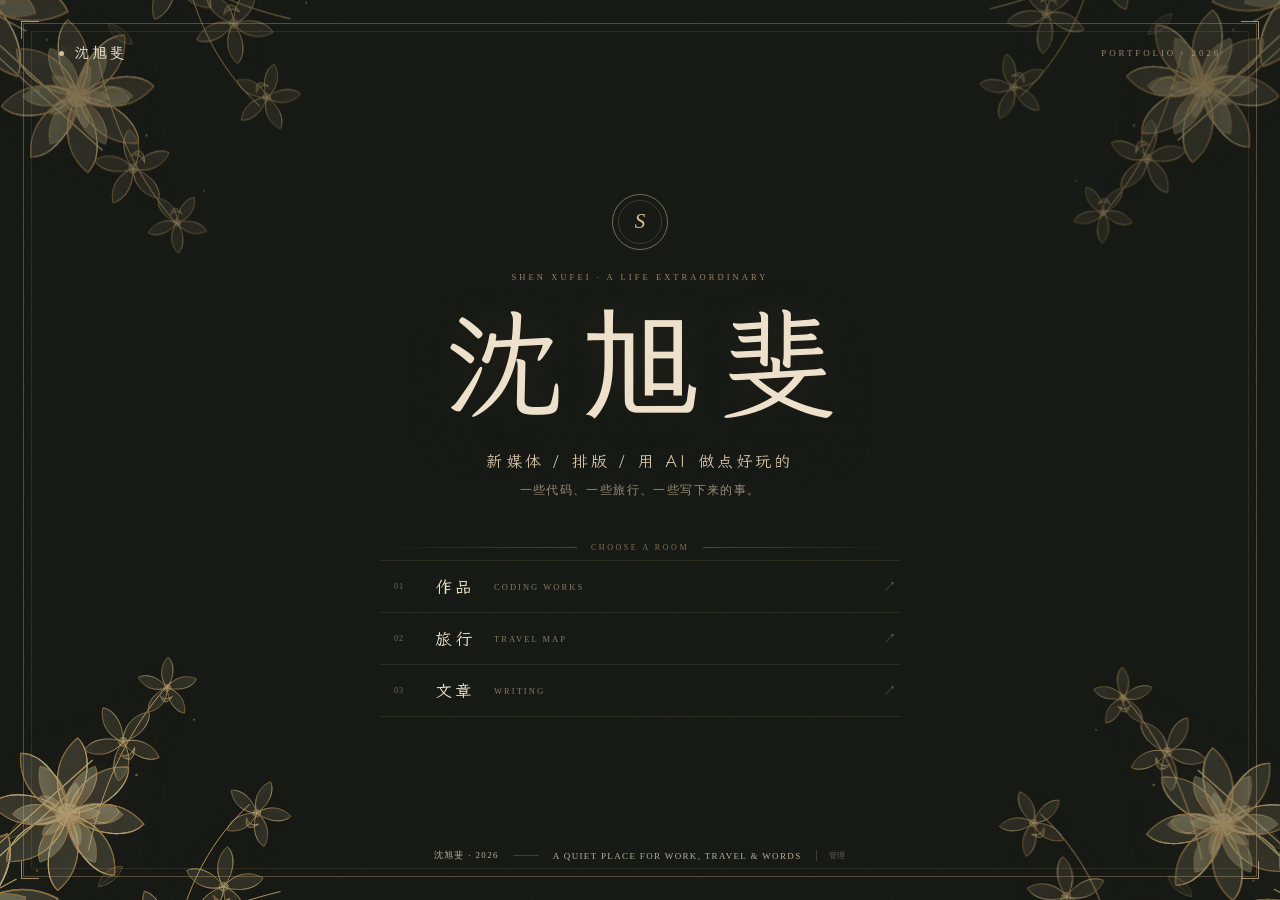
==== site/index.html @ 52f37442 "Import personal website from local workspace" ====
<!DOCTYPE html>
<html lang="zh-CN">
<head>
  <meta charset="UTF-8">
  <meta name="viewport" content="width=device-width, initial-scale=1.0">
  <title>沈旭斐 · 个人网站</title>
  <meta name="description" content="沈旭斐的个人网站：作品、旅行地图和文章。">
  <link rel="stylesheet" href="css/base.css?v=20261022h">
  <link rel="stylesheet" href="css/fonts.css?v=20261022h">
  <link rel="stylesheet" href="css/home.css?v=20261101c">
</head>
<body class="home-page" data-page="home">
  <div class="home-bg" aria-hidden="true"></div>
  <div class="home-grain" aria-hidden="true"></div>
  <div class="home-frame" aria-hidden="true"></div>

  <div class="cover-corner cover-corner--tl" data-depth="0.42" aria-hidden="true">
    <img src="assets/images/home/floral-corner.svg?v=20261022h" alt="">
  </div>
  <div class="cover-corner cover-corner--tr" data-depth="0.3" aria-hidden="true">
    <img src="assets/images/home/floral-corner.svg?v=20261022h" alt="">
  </div>
  <div class="cover-corner cover-corner--bl" data-depth="0.58" aria-hidden="true">
    <img src="assets/images/home/floral-corner.svg?v=20261022h" alt="">
  </div>
  <div class="cover-corner cover-corner--br" data-depth="0.48" aria-hidden="true">
    <img src="assets/images/home/floral-corner.svg?v=20261022h" alt="">
  </div>

  <header class="home-nav">
    <a class="home-brand" href="index.html">
      <span class="home-brand-dot"></span>
      <span data-profile-name>沈旭斐</span>
    </a>
    <span class="home-year">PORTFOLIO · 2026</span>
  </header>

  <main class="home-cover">
    <div class="home-center">
      <div class="home-monogram" aria-hidden="true"><span>S</span></div>
      <p class="home-kicker">SHEN XUFEI · A LIFE EXTRAORDINARY</p>
      <h1 class="home-name" data-profile-name>沈旭斐</h1>
      <p class="home-tagline" data-profile-tagline>新媒体 / 排版 / 用 AI 做点好玩的</p>
      <p class="home-line" data-profile-intro>一些代码、一些旅行、一些写下来的事。</p>

      <p class="home-index-label">CHOOSE A ROOM</p>
      <nav class="home-index" aria-label="栏目入口">
        <a href="works.html">
          <span class="index-num">01</span>
          <span class="index-cn">作品</span>
          <span class="index-en">CODING WORKS</span>
          <span class="index-arrow">↗</span>
        </a>
        <a href="travel.html">
          <span class="index-num">02</span>
          <span class="index-cn">旅行</span>
          <span class="index-en">TRAVEL MAP</span>
          <span class="index-arrow">↗</span>
        </a>
        <a href="writing.html">
          <span class="index-num">03</span>
          <span class="index-cn">文章</span>
          <span class="index-en">WRITING</span>
          <span class="index-arrow">↗</span>
        </a>
      </nav>
    </div>
  </main>

  <footer class="home-footer">
    <span><span data-profile-name>沈旭斐</span> · 2026</span>
    <span class="home-footer-line"></span>
    <span>A QUIET PLACE FOR WORK, TRAVEL &amp; WORDS</span>
    <a class="home-admin-entry" href="admin.html" rel="nofollow">管理</a>
  </footer>

  <script type="module" src="js/home.js?v=20261022h"></script>
  <script type="module" src="js/profile.js?v=20261101a"></script>
</body>
</html>
---- site/css/base.css ----
:root {
  --paper: #f7f1e3;
  --paper-2: #f1e7d4;
  --ink: #241f1a;
  --muted: #8d8172;
  --line: #d9cdb9;
  --coral: #cf5548;
  --pink: #ff8fb1;
  --blue: #6fb7ff;
  --gold: #e8c27a;
  --night: #0b1026;
  --night-2: #171238;
  --cream: #fff6e6;
  --serif: "Noto Serif SC", "Songti SC", "SimSun", Georgia, serif;
  --sans: "Noto Sans SC", "PingFang SC", "Microsoft YaHei", "Segoe UI", sans-serif;
}

* {
  box-sizing: border-box;
}

[hidden] {
  display: none !important;
}

html {
  scroll-behavior: smooth;
}

body {
  margin: 0;
  min-height: 100vh;
  font-family: var(--sans);
  color: var(--ink);
  background: var(--paper);
  -webkit-font-smoothing: antialiased;
  text-rendering: optimizeLegibility;
}

a {
  color: inherit;
  text-decoration: none;
}

button {
  font: inherit;
  color: inherit;
  border: 0;
  background: none;
  cursor: pointer;
}

img,
svg {
  display: block;
  max-width: 100%;
}

::selection {
  background: var(--pink);
  color: #1a1020;
}

.sr-only {
  position: absolute;
  width: 1px;
  height: 1px;
  padding: 0;
  margin: -1px;
  overflow: hidden;
  clip: rect(0, 0, 0, 0);
  white-space: nowrap;
  border: 0;
}

.eyebrow {
  margin: 0;
  font-size: 11px;
  font-weight: 600;
  letter-spacing: 0.24em;
  text-transform: uppercase;
  color: var(--muted);
}
---- site/css/fonts.css ----
@font-face {
  font-family: 'WenKai';
  font-style: normal;
  font-weight: 400;
  font-display: swap;
  src: url('../assets/fonts/lxgwwenkailite-regular-subset-57.woff2') format('woff2');
  unicode-range:
    U+7005-7006, U+7009, U+700b, U+700d, U+7015, U+7018, U+701b, U+701d-701f,
    U+7023, U+7026-7028, U+702c, U+702e-7030, U+7035, U+7037, U+7039-703a,
    U+703c-703e, U+7044, U+7049-704b, U+704f, U+7051, U+7058, U+705a,
    U+705c-705e, U+7061, U+7064, U+7066, U+706c, U+707d, U+7080-7081,
    U+7085-7086, U+708a, U+708f, U+7091, U+7094-7095, U+7098-7099, U+709c-709d,
    U+709f, U+70a4, U+70a9-70aa, U+70af-70b2, U+70b4-70b7, U+70bb, U+70c0,
    U+70c3, U+70c7, U+70cb, U+70ce-70cf, U+70d4, U+70d9-70da, U+70dc-70dd,
    U+70e0, U+70e9, U+70ec, U+70f7, U+70fa, U+70fd, U+70ff, U+7104, U+7108-7109,
    U+710c, U+7110, U+7113-7114, U+7116-7118, U+711c, U+711e, U+7120,
    U+712e-712f, U+7131, U+713c, U+7142, U+7144-7147, U+7149-714b, U+7150,
    U+7152, U+7155-7156, U+7159-715a, U+715c, U+7161, U+7165-7166, U+7168-7169,
    U+716d, U+7173-7174, U+7176, U+7178, U+717a, U+717d, U+717f-7180, U+7184,
    U+7186-7188, U+7192, U+7198;
}
@font-face {
  font-family: 'WenKai';
  font-style: normal;
  font-weight: 400;
  font-display: swap;
  src: url('../assets/fonts/lxgwwenkailite-regular-subset-87.woff2') format('woff2');
  unicode-range:
    U+2650-2655, U+2658, U+265a-265b, U+265d-265e, U+2660-266d, U+266f, U+267b,
    U+2688, U+2693-2696, U+2698-2699, U+269c, U+26a0-26a1, U+26a4, U+26aa-26ab,
    U+26bd-26be, U+26c4-26c5, U+26d4, U+26e9, U+26f0-26f1, U+26f3, U+26f5,
    U+26fd, U+2702, U+2704-2706, U+2708-270f, U+2712-2718, U+271a-271b, U+271d,
    U+271f, U+2721, U+2724-2730, U+2732-2734, U+273a, U+273d-2744, U+2747-2749,
    U+274c, U+274e-274f, U+2753-2757, U+275b, U+275d-275e, U+2763, U+2765-2767,
    U+276e-276f, U+2776-277e, U+2780-2782, U+278a-278c, U+278e, U+2794-2796;
}
@font-face {
  font-family: 'WenKai';
  font-style: normal;
  font-weight: 400;
  font-display: swap;
  src: url('../assets/fonts/lxgwwenkailite-regular-subset-100.woff2') format('woff2');
  unicode-range:
    U+221a, U+2264, U+2464, U+25a0, U+3008, U+4e10, U+512a, U+5152, U+5201,
    U+5241, U+5352, U+549a, U+54b2, U+54c6, U+54d7, U+54e1, U+5509, U+55c5,
    U+560e, U+5618, U+565c, U+56bc, U+5716, U+576f, U+5784, U+57a2, U+589f,
    U+5a20, U+5a25, U+5a29, U+5a34, U+5a7f, U+5ac9, U+5ad6, U+5b09, U+5b5c,
    U+5bc7, U+5c27, U+5d2d, U+5dcd, U+5f1b, U+5f37, U+604d, U+6055, U+6073,
    U+60eb, U+61ff, U+620c, U+62c7, U+62ed, U+6320, U+6345, U+6390, U+63b0,
    U+64ae, U+64c2, U+64d2, U+6556, U+663c, U+667e, U+66d9, U+66f8, U+6756,
    U+6789, U+689d, U+68f1, U+695e, U+6975, U+6a1f, U+6b0a, U+6b61, U+6b87,
    U+6c5d, U+6c7e, U+6c92, U+6d31, U+6df9, U+6e0d, U+6e2d, U+6f3e, U+70b3,
    U+70bd, U+70ca, U+70e8, U+725f, U+72e9, U+733f, U+7396, U+739f, U+7459-745a,
    U+74a7, U+75a1, U+75f0, U+76cf, U+76d4, U+7729, U+77aa, U+77b0, U+77e3,
    U+780c, U+78d5, U+7941, U+7977, U+797a, U+79c3, U+7a20, U+7a92, U+7b71,
    U+7bf1, U+7c9f, U+7eb6, U+7eca, U+7ef7, U+7f07, U+7f09, U+7f15, U+7f81,
    U+7fb9, U+8038, U+8098, U+80b4, U+8110, U+814b-814c, U+816e, U+818a, U+8205,
    U+8235, U+828b, U+82a5, U+82b7, U+82d4, U+82db, U+82df, U+8317, U+8338,
    U+8385-8386, U+83c1, U+83cf, U+8537, U+853b, U+854a, U+8715, U+8783, U+892a,
    U+8a71, U+8aaa, U+8d58, U+8dbe, U+8f67, U+8fab, U+8fc4, U+8fe6, U+9023,
    U+9084, U+9091, U+916a, U+91c9, U+91dc, U+94b3, U+9502, U+9523, U+9551,
    U+956f, U+960e, U+962a, U+962e, U+9647, U+96f3, U+9739, U+97a0, U+97ed,
    U+983b, U+985e, U+988a, U+9a6f, U+9a8b, U+9ab7, U+9ac5, U+9e25, U+e608,
    U+ff06, U+ff14-ff16;
}
@font-face {
  font-family: 'WenKai';
  font-style: normal;
  font-weight: 400;
  font-display: swap;
  src: url('../assets/fonts/lxgwwenkailite-regular-subset-103.woff2') format('woff2');
  unicode-range:
    U+60, U+631, U+2606, U+3014-3015, U+309c, U+33a1, U+4e52, U+4ec6, U+4f86,
    U+4f8d, U+4fde, U+4fef, U+500b, U+502a, U+515c, U+518a, U+51a5, U+51f3,
    U+5243, U+52c9, U+52d5, U+53a2, U+53ee, U+54ce, U+54fa, U+54fc, U+5580,
    U+5587, U+563f, U+56da, U+5792, U+5815, U+5960, U+59d7, U+5a1f, U+5b78,
    U+5b9b, U+5be1, U+5c4e, U+5c51, U+5c6f, U+5c9a, U+5cfb, U+5d16, U+5ed6,
    U+5f27, U+5f6a, U+5f6c, U+603c, U+609a, U+6168, U+61c8, U+6236, U+62d0,
    U+62f1, U+62fd, U+631a, U+6328, U+632b, U+6346, U+638f, U+63a0, U+63c9,
    U+655e, U+6590, U+6615, U+6627, U+66ae, U+66e6, U+66f0, U+6703, U+67da,
    U+67ec, U+6816, U+6893, U+68ad, U+68f5, U+6977, U+6984, U+69db, U+6b72,
    U+6bb7, U+6ce3, U+6cfb, U+6d47, U+6da1, U+6dc4, U+6e43, U+6eaf, U+6eff,
    U+6f8e, U+7011, U+7063, U+7076, U+7096, U+70ba, U+70db, U+70ef, U+7119-711a,
    U+7172, U+718f, U+7194, U+727a, U+72d9, U+72ed, U+7325, U+73ae, U+73ba,
    U+73c0, U+7410, U+7426, U+7554, U+7576, U+75ae, U+75b9, U+762b, U+766b,
    U+7682, U+7750, U+7779, U+7784, U+77eb, U+77ee, U+78f7, U+79e9, U+7a79,
    U+7b1b, U+7b28, U+7bf7, U+7db2, U+7ec5, U+7eee, U+7f14, U+7f1a, U+7fe1,
    U+8087, U+809b, U+8231, U+830e, U+835f, U+83e9, U+849c, U+851a, U+868a,
    U+8718, U+874e, U+8822, U+8910, U+8944, U+8a3b, U+8bb6, U+8bbc, U+8d50,
    U+8e72, U+8f9c, U+900d, U+904b, U+9063, U+90a2, U+90b9, U+94f2, U+952f,
    U+9576-9577, U+9593, U+95f8, U+961c, U+9631, U+969b, U+96a7, U+96c1, U+9716,
    U+9761, U+97ad, U+97e7, U+98a4, U+997a, U+9a73, U+9b44, U+9e3d, U+9ecf,
    U+9ed4, U+ff11-ff12, U+fffd;
}
@font-face {
  font-family: 'WenKai';
  font-style: normal;
  font-weight: 400;
  font-display: swap;
  src: url('../assets/fonts/lxgwwenkailite-regular-subset-104.woff2') format('woff2');
  unicode-range:
    U+2003, U+2193, U+2462, U+4e19, U+4e2b, U+4e36, U+4ea8, U+4ed1, U+4ed7,
    U+4f51, U+4f63, U+4f83, U+50e7, U+5112, U+5167, U+51a4, U+51b6, U+5239,
    U+5265, U+532a, U+5351, U+537f, U+5401, U+548f, U+5492, U+54af, U+54b3,
    U+54bd, U+54d1, U+54df, U+554f, U+5564, U+5598, U+5632, U+56a3, U+56e7,
    U+574e, U+575d-575e, U+57d4, U+584c, U+58e4, U+5937, U+5955, U+5a05, U+5a49,
    U+5ac2, U+5bb0, U+5c39, U+5c61, U+5d0e, U+5de9, U+5e9a, U+5eb8, U+5f0a,
    U+5f13, U+5f8c, U+608d, U+611b, U+6127, U+62a0, U+634f, U+635e, U+63fd,
    U+6577, U+658b, U+65bc, U+660a, U+6643, U+6656, U+6760, U+67af, U+67c4,
    U+67e0, U+6817, U+68cd, U+690e, U+6960, U+69b4, U+6a71, U+6aac, U+6b67,
    U+6bb4, U+6c55, U+6c70, U+6c82, U+6ca6, U+6cb8, U+6cbe, U+6e9c, U+6ede,
    U+6ee5, U+6f4d, U+6f84, U+6f9c, U+7115, U+7121, U+722a, U+7261, U+7272,
    U+7280, U+72f8, U+7504, U+754f, U+75d8, U+767c, U+76ef, U+778e, U+77bb,
    U+77f6, U+786b, U+78b1, U+7948, U+7985, U+79be, U+7a83, U+7a8d, U+7eac,
    U+7eef, U+7ef8, U+7efd, U+7f00, U+803d, U+8086, U+810a, U+8165, U+819d,
    U+81a8, U+8214, U+829c, U+831c, U+8328, U+832b, U+8367, U+83e0, U+83f1,
    U+8403, U+846b, U+8475, U+84b2, U+8513, U+8574, U+85af, U+86d9, U+86db,
    U+8acb, U+8bbd, U+8be0-8be1, U+8c0e, U+8d29, U+8d63, U+8e81, U+8f7f, U+9032,
    U+9042, U+90b1, U+90b5, U+9165, U+9175, U+94a6, U+94c5, U+950c, U+9540,
    U+9610, U+9699, U+96c7, U+973e, U+978d, U+97ec, U+97f6, U+984c, U+987d,
    U+9882, U+9965, U+996a, U+9972, U+9a8f, U+9ad3, U+9ae6, U+9cb8, U+9edb,
    U+e600, U+e60f, U+e611, U+ff05, U+ff0b;
}
@font-face {
  font-family: 'WenKai';
  font-style: normal;
  font-weight: 400;
  font-display: swap;
  src: url('../assets/fonts/lxgwwenkailite-regular-subset-108.woff2') format('woff2');
  unicode-range:
    U+24, U+4e08, U+4e43, U+4e4f, U+4ef0, U+4f2a, U+507f, U+50ac, U+50bb,
    U+5151, U+51bb, U+51f6, U+51fd, U+5272, U+52fe, U+5362, U+53c9, U+53d4,
    U+53e0, U+543b, U+54f2, U+5507, U+5524, U+558a, U+55b5, U+561b, U+56ca,
    U+5782, U+57c3, U+5893, U+5915, U+5949, U+5962, U+59ae, U+59dc, U+59fb,
    U+5bd3, U+5c38, U+5cb3, U+5d07, U+5d29, U+5de1, U+5dfe, U+5e15, U+5eca,
    U+5f2f, U+5f7c, U+5fcc, U+6021, U+609f, U+60f9, U+6108, U+6148, U+6155,
    U+6170, U+61d2, U+6251, U+629b, U+62ab, U+62e8, U+62f3, U+6321, U+6350,
    U+6566, U+659c, U+65e8, U+6635, U+6655, U+6670, U+66f9, U+6734, U+679d,
    U+6851, U+6905, U+6b49, U+6b96, U+6c1b, U+6c41, U+6c6a, U+6c83, U+6cf3,
    U+6d9b, U+6dcb, U+6e1d, U+6e20-6e21, U+6eaa, U+6ee4, U+6ee9, U+6f58, U+70e4,
    U+722c, U+7262, U+7267, U+72b9, U+72e0, U+72ee, U+72f1, U+7334, U+73ab,
    U+7433, U+7470, U+758f, U+75d5, U+764c, U+7686, U+76c6, U+76fe, U+7720,
    U+77e2, U+7802, U+7816, U+788d, U+7891, U+7a00, U+7a9d, U+7b52, U+7bad,
    U+7c98, U+7cca, U+7eba, U+7eea, U+7ef5, U+7f1d, U+7f69, U+806a, U+809a,
    U+80bf, U+80c3, U+81c0, U+820c, U+82ac, U+82af, U+82cd, U+82d7, U+838e,
    U+839e, U+8404, U+84b8, U+852c, U+8587, U+85aa, U+8650, U+8679, U+86c7,
    U+8702, U+87ba, U+886b, U+8870, U+8c10, U+8c23, U+8c6b, U+8d3e, U+8d4b-8d4c,
    U+8d64, U+8d6b, U+8d74, U+8e29, U+8f69, U+8f74, U+8fb0, U+8fdf, U+901b,
    U+9038, U+9093, U+90aa, U+9171, U+9489, U+94ae, U+94c3, U+9508, U+9510,
    U+9601, U+9614, U+9675, U+97f5, U+9888, U+98d8, U+9971, U+9aa4, U+9e3f,
    U+9e45, U+9e4f, U+9e70, U+9f7f, U+e715;
}
@font-face {
  font-family: 'WenKai';
  font-style: normal;
  font-weight: 400;
  font-display: swap;
  src: url('../assets/fonts/lxgwwenkailite-regular-subset-109.woff2') format('woff2');
  unicode-range:
    U+a5, U+2022, U+2192, U+2605, U+4e11, U+4e22, U+4e32, U+4f0d, U+4f0f,
    U+4f69, U+4ff1, U+50b2, U+5154, U+51dd, U+51f0, U+5211, U+5269, U+533f,
    U+5366-5367, U+5389, U+5413, U+5440, U+5446, U+5561, U+574a, U+5751, U+57ab,
    U+5806, U+5821, U+582a, U+58f3, U+5938, U+5948, U+5978, U+59d1, U+5a03,
    U+5a07, U+5ac1, U+5acc, U+5ae9, U+5bb4, U+5bc4, U+5c3f, U+5e3d, U+5e7d,
    U+5f92, U+5faa, U+5fe0, U+5ffd, U+6016, U+60a0, U+60dc, U+60e8, U+614e,
    U+6212, U+6284, U+62c6, U+62d3-62d4, U+63f4, U+642c, U+6478, U+6491-6492,
    U+64e6, U+6591, U+65a4, U+664b, U+6735, U+6746, U+67f1, U+67f3, U+6842,
    U+68af, U+68c9, U+68cb, U+6a31, U+6b3a, U+6bc1, U+6c0f, U+6c27, U+6c57,
    U+6cc4, U+6ce5, U+6d2a, U+6d66, U+6d69, U+6daf, U+6e58, U+6ecb, U+6ef4,
    U+707e, U+7092, U+70ab, U+71d5, U+7275, U+7384, U+73b2, U+7434, U+74e6,
    U+74f7, U+75bc, U+76c8, U+76d0, U+7709, U+77ac, U+7855, U+78a7, U+78c1,
    U+7a77, U+7b79, U+7c92, U+7cae, U+7cd5, U+7ea4, U+7eb5, U+7ebd, U+7f5a,
    U+7fd4, U+7ffc, U+8083, U+8096, U+80a0, U+80d6, U+80de, U+8102, U+8109,
    U+810f, U+8179, U+8292, U+82b3, U+8352, U+8361, U+83cc, U+841d, U+8461,
    U+8482, U+8521, U+857e, U+866b, U+8776, U+8896, U+889c, U+88f8, U+8a9e,
    U+8bc8, U+8bf8, U+8c0b, U+8c28, U+8d2b, U+8d2f, U+8d37, U+8d3a, U+8d54,
    U+8dc3, U+8dcc, U+8df5, U+8e0f, U+8e48, U+8f86, U+8f88, U+8f9e, U+8fc1,
    U+8fc8, U+8feb, U+9065, U+90a6, U+90bb, U+90c1, U+94dc, U+9521, U+9676,
    U+96d5, U+970d, U+9897, U+997c, U+9a70, U+9a76, U+9a9a, U+9ad4, U+9e23,
    U+9e7f, U+9f3b, U+e675, U+e6b9, U+ffe5;
}
@font-face {
  font-family: 'WenKai';
  font-style: normal;
  font-weight: 400;
  font-display: swap;
  src: url('../assets/fonts/lxgwwenkailite-regular-subset-110.woff2') format('woff2');
  unicode-range:
    U+300c-300d, U+4e54, U+4e58, U+4e95, U+4ec1, U+4f2f, U+4f38, U+4fa3, U+4fca,
    U+503e, U+5141, U+5144, U+517c, U+51cc, U+51ed, U+5242, U+52b2, U+52d2,
    U+52e4, U+540a, U+5439, U+5448, U+5496, U+54ed, U+5565, U+5761, U+5766,
    U+58ee, U+593a, U+594b, U+594f, U+5954, U+5996, U+59c6, U+59ff, U+5b64,
    U+5bff, U+5c18, U+5c1d, U+5c97, U+5ca9, U+5cb8, U+5e9f, U+5ec9, U+5f04,
    U+5f7b, U+5fa1, U+5fcd, U+6012, U+60a6, U+60ac, U+60b2, U+60ef, U+626e,
    U+6270, U+6276, U+62d6, U+62dc, U+6316, U+632f, U+633a, U+6355, U+63aa,
    U+6447, U+649e, U+64c5, U+654c, U+65c1, U+65cb, U+65e6, U+6606, U+6731,
    U+675c, U+67cf, U+67dc, U+6846, U+6b8b, U+6beb, U+6c61, U+6c88, U+6cbf,
    U+6cdb, U+6cea, U+6d45, U+6d53, U+6d74, U+6d82, U+6da8, U+6db5, U+6deb,
    U+6eda, U+6ee8, U+6f0f, U+706d, U+708e, U+70ae, U+70bc, U+70c2, U+70e6,
    U+7237-7238, U+72fc, U+730e, U+731b, U+739b, U+73bb, U+7483, U+74dc, U+74f6,
    U+7586, U+7626, U+775b, U+77ff, U+788e, U+78b0, U+7956, U+7965, U+79e6,
    U+7af9, U+7bee, U+7c97, U+7eb1, U+7eb7, U+7ed1, U+7ed5, U+7f6a, U+7f72,
    U+7fbd, U+8017, U+808c, U+80a9, U+80c6, U+80ce, U+8150, U+8170, U+819c,
    U+820d, U+8230, U+8239, U+827e, U+8377, U+8389, U+83b2, U+8428, U+8463,
    U+867e, U+88c2, U+88d9, U+8986, U+8bca, U+8bde, U+8c13, U+8c8c, U+8d21,
    U+8d24, U+8d56, U+8d60, U+8d8b, U+8db4, U+8e2a, U+8f68, U+8f89, U+8f9b,
    U+8fa8, U+8fbd, U+9003, U+90ce, U+90ed, U+9189, U+94bb, U+9505, U+95f9,
    U+963b, U+9655, U+966a, U+9677, U+96fe, U+9896, U+99a8, U+9a71, U+9a82,
    U+9a91, U+9b45, U+9ece, U+9f20, U+feff, U+ff0d;
}
@font-face {
  font-family: 'WenKai';
  font-style: normal;
  font-weight: 400;
  font-display: swap;
  src: url('../assets/fonts/lxgwwenkailite-regular-subset-111.woff2') format('woff2');
  unicode-range:
    U+4e4c, U+4e88, U+4ea1, U+4ea6, U+4ed3-4ed4, U+4eff, U+4f30, U+4fa7, U+4fc4,
    U+4fd7, U+500d, U+504f, U+5076-5077, U+517d, U+5192, U+51c9, U+51ef, U+5238,
    U+5251, U+526a, U+52c7, U+52df, U+52ff, U+53a6, U+53a8, U+53ec, U+5410,
    U+559d, U+55b7, U+5634, U+573e, U+5783, U+585e, U+586b, U+58a8, U+5999,
    U+59d3, U+5a1c, U+5a46, U+5b54-5b55, U+5b85, U+5b8b, U+5b8f, U+5bbf, U+5bd2,
    U+5c16, U+5c24, U+5e05, U+5e45, U+5e7c, U+5e84, U+5f03, U+5f1f, U+5f31,
    U+5f84, U+5f90, U+5fbd, U+5fc6, U+5fd9, U+5fe7, U+6052, U+6062, U+6089,
    U+60a3, U+60d1, U+6167, U+622a, U+6234, U+624e, U+6269, U+626c, U+62b5,
    U+62d2, U+6325, U+63e1, U+643a, U+6446, U+6562, U+656c, U+65e2, U+65fa,
    U+660c, U+6628, U+6652, U+6668, U+6676, U+66fc, U+66ff, U+6717, U+676d,
    U+67aa, U+67d4, U+6843, U+6881, U+68d2, U+695a, U+69fd, U+6a2a, U+6b8a,
    U+6c60, U+6c64, U+6c9f, U+6caa, U+6cc9, U+6ce1, U+6cfd, U+6d1b, U+6d1e,
    U+6d6e, U+6de1, U+6e10, U+6e7f, U+6f5c, U+704c, U+7070, U+7089, U+70b8,
    U+718a, U+71c3, U+723d, U+732a, U+73cd, U+7518, U+756a, U+75af, U+75be,
    U+75c7, U+76d2, U+76d7, U+7763, U+78e8, U+795d, U+79df, U+7c4d, U+7d2f,
    U+7ee9, U+7f13, U+7f8a, U+8000, U+8010, U+80af, U+80f6, U+80f8, U+8212,
    U+8273, U+82f9, U+83ab, U+83b1, U+83f2, U+8584, U+871c, U+8861, U+888b,
    U+88c1, U+88e4, U+8bd1, U+8bf1, U+8c31, U+8d5a, U+8d75-8d76, U+8de8, U+8f85,
    U+8fa3, U+8fc5, U+9006, U+903c, U+904d, U+9075, U+9178, U+9274, U+950b,
    U+9526, U+95ea, U+9636, U+9686, U+978b, U+987f, U+9a7e, U+9b42, U+9e1f,
    U+9ea6, U+9f13, U+9f84, U+ff5e;
}
@font-face {
  font-family: 'WenKai';
  font-style: normal;
  font-weight: 400;
  font-display: swap;
  src: url('../assets/fonts/lxgwwenkailite-regular-subset-112.woff2') format('woff2');
  unicode-range:
    U+23, U+3d, U+4e01, U+4e39, U+4e73, U+4ecd, U+4ed9, U+4eea, U+4f0a, U+4f1f,
    U+4f5b, U+4fa0, U+4fc3, U+501f, U+50a8, U+515a, U+5175, U+51a0, U+51c0,
    U+51e1, U+51e4, U+5200, U+520a, U+5224, U+523a, U+52aa, U+52b1, U+52b3,
    U+5348, U+5353, U+5360, U+5371, U+5377, U+539a, U+541b, U+5434, U+547c,
    U+54e6, U+5510, U+5531, U+5609, U+56f0, U+56fa, U+5733, U+574f, U+5851,
    U+5854, U+5899, U+58c1, U+592e, U+5939, U+5976, U+5986, U+59bb, U+5a18,
    U+5a74, U+5b59, U+5b87, U+5b97, U+5ba0, U+5bab, U+5bbd-5bbe, U+5bf8, U+5c0a,
    U+5c3a, U+5c4a, U+5e16, U+5e1d, U+5e2d, U+5e8a, U+6015, U+602a, U+6050,
    U+6069, U+6162, U+61c2, U+6293, U+6297, U+62b1, U+62bd, U+62df, U+62fc,
    U+6302, U+635f, U+638c, U+63ed, U+6458, U+6469, U+6563, U+6620, U+6653,
    U+6696-6697, U+66dd, U+675f, U+676f-6770, U+67d0, U+67d3, U+684c, U+6865,
    U+6885, U+68b0, U+68ee, U+690d, U+6b23, U+6b32, U+6bd5, U+6c89, U+6d01,
    U+6d25, U+6d89, U+6da6, U+6db2, U+6df7, U+6ed1, U+6f02, U+70c8, U+70df,
    U+70e7, U+7126, U+7236, U+7259, U+731c, U+745e, U+74e3, U+751a, U+751c,
    U+7532, U+7545, U+75db, U+7761, U+7a0d, U+7b51, U+7ca4, U+7cd6, U+7d2b,
    U+7ea0, U+7eb9, U+7ed8, U+7f18, U+7f29, U+8033, U+804a, U+80a4-80a5, U+80e1,
    U+817f, U+829d, U+82e6, U+8336, U+840c, U+8499, U+864e, U+8651, U+865a,
    U+88ad, U+89e6, U+8bd7, U+8bfa, U+8c37, U+8d25, U+8d38, U+8ddd, U+8fea,
    U+9010, U+9012, U+906d, U+907f-9080, U+90d1, U+9177, U+91ca, U+94fa, U+9501,
    U+9634-9635, U+9694, U+9707, U+9738, U+9769, U+9a7b, U+9a97, U+9aa8, U+9b3c,
    U+9c81, U+9ed8;
}
@font-face {
  font-family: 'WenKai';
  font-style: normal;
  font-weight: 400;
  font-display: swap;
  src: url('../assets/fonts/lxgwwenkailite-regular-subset-113.woff2') format('woff2');
  unicode-range:
    U+26, U+3c, U+d7, U+4e4e, U+4e61, U+4e71, U+4ebf, U+4ee4, U+4f26, U+5012,
    U+51ac, U+51b0, U+51b2, U+51b7, U+5218, U+521a, U+5220, U+5237, U+523b,
    U+526f, U+5385, U+53bf, U+53e5, U+53eb, U+53f3, U+53f6, U+5409, U+5438,
    U+54c8, U+54e5, U+552f, U+5584, U+5706, U+5723, U+5750, U+575a, U+5987-5988,
    U+59b9, U+59d0, U+59d4, U+5b88, U+5b9c, U+5bdf, U+5bfb, U+5c01, U+5c04,
    U+5c3e, U+5c4b, U+5c4f, U+5c9b, U+5cf0, U+5ddd, U+5de6, U+5de8, U+5e01,
    U+5e78, U+5e7b, U+5e9c, U+5ead, U+5ef6, U+5f39, U+5fd8, U+6000, U+6025,
    U+604b, U+6076, U+613f, U+6258, U+6263, U+6267, U+6298, U+62a2, U+62e5,
    U+62ec, U+6311, U+6377, U+6388-6389, U+63a2, U+63d2, U+641e, U+642d, U+654f,
    U+6551, U+6597, U+65cf, U+65d7, U+65e7, U+6682, U+66f2, U+671d, U+672b,
    U+6751, U+6768, U+6811, U+6863, U+6982, U+6bd2, U+6cf0, U+6d0b, U+6d17,
    U+6d59, U+6dd8, U+6dfb, U+6e7e, U+6f6e, U+6fb3, U+706f, U+719f, U+72af,
    U+72d0, U+72d7, U+732b, U+732e, U+7389, U+73e0, U+7530, U+7687, U+76d6,
    U+76db, U+7840, U+786c, U+79cb, U+79d2, U+7a0e, U+7a33, U+7a3f, U+7a97,
    U+7ade-7adf, U+7b26, U+7e41, U+7ec3, U+7f3a, U+8089, U+80dc, U+811a, U+8131,
    U+8138, U+821e, U+8349, U+83dc, U+8457, U+867d, U+86cb, U+8a89, U+8ba8,
    U+8bad, U+8bef, U+8bfe, U+8c6a, U+8d1d, U+8d4f, U+8d62, U+8dd1, U+8df3,
    U+8f6e, U+8ff9, U+900f, U+9014, U+9057, U+9192, U+91ce, U+9488, U+94a2,
    U+9547, U+955c, U+95f2, U+9644, U+964d, U+96c4-96c5, U+96e8, U+96f6-96f7,
    U+9732, U+9759, U+9760, U+987a, U+989c, U+9910, U+996d-996e, U+9b54, U+9e21,
    U+9ebb, U+9f50;
}
@font-face {
  font-family: 'WenKai';
  font-style: normal;
  font-weight: 400;
  font-display: swap;
  src: url('../assets/fonts/lxgwwenkailite-regular-subset-114.woff2') format('woff2');
  unicode-range:
    U+7e, U+2026, U+4e03, U+4e25, U+4e30, U+4e34, U+4e45, U+4e5d, U+4e89,
    U+4eae, U+4ed8, U+4f11, U+4f19, U+4f24, U+4f34, U+4f59, U+4f73, U+4f9d,
    U+4fb5, U+5047, U+505c, U+5170, U+519c, U+51cf, U+5267, U+5356, U+5374,
    U+5382, U+538b, U+53e6, U+5426, U+542b, U+542f, U+5462, U+5473, U+554a,
    U+5566, U+5708, U+571f, U+5757, U+57df, U+57f9, U+5802, U+590f, U+591c,
    U+591f, U+592b, U+5965, U+5979, U+5a01, U+5a5a, U+5b69, U+5b81, U+5ba1,
    U+5ba3, U+5c3c, U+5c42, U+5c81, U+5de7, U+5dee, U+5e0c, U+5e10, U+5e55,
    U+5e86, U+5e8f, U+5ea7, U+5f02, U+5f52, U+5f81, U+5ff5, U+60ca, U+60e0,
    U+6279, U+62c5, U+62ff, U+63cf, U+6444, U+64cd, U+653b, U+65bd, U+65e9,
    U+665a, U+66b4, U+66fe, U+6728, U+6740, U+6742, U+677e, U+67b6, U+680f,
    U+68a6, U+68c0, U+699c, U+6b4c, U+6b66, U+6b7b, U+6bcd, U+6bdb, U+6c38,
    U+6c47, U+6c49, U+6cb3, U+6cb9, U+6ce2, U+6d32, U+6d3e, U+6d4f, U+6e56,
    U+6fc0, U+7075, U+7206, U+725b, U+72c2, U+73ed, U+7565, U+7591, U+7597,
    U+75c5, U+76ae, U+76d1, U+76df, U+7834, U+7968, U+7981, U+79c0, U+7a7f,
    U+7a81, U+7ae5, U+7b14, U+7c89, U+7d27, U+7eaf, U+7eb3, U+7eb8, U+7ec7,
    U+7ee7, U+7eff, U+7f57, U+7ffb, U+805a, U+80a1, U+822c, U+82cf, U+82e5,
    U+8363, U+836f, U+84dd, U+878d, U+8840, U+8857, U+8863, U+8865, U+8b66,
    U+8bb2, U+8bda, U+8c01, U+8c08, U+8c46, U+8d1f, U+8d35, U+8d5b, U+8d5e,
    U+8da3, U+8ddf, U+8f93, U+8fdd, U+8ff0, U+8ff7, U+8ffd, U+9000, U+9047,
    U+9152, U+949f, U+94c1, U+94f6, U+9646, U+9648, U+9669, U+969c, U+96ea,
    U+97e9, U+987b, U+987e, U+989d, U+9970, U+9986, U+9c7c, U+9c9c;
}
@font-face {
  font-family: 'WenKai';
  font-style: normal;
  font-weight: 400;
  font-display: swap;
  src: url('../assets/fonts/lxgwwenkailite-regular-subset-115.woff2') format('woff2');
  unicode-range:
    U+25, U+4e14, U+4e1d, U+4e3d, U+4e49, U+4e60, U+4e9a, U+4eb2, U+4ec5,
    U+4efd, U+4f3c, U+4f4f, U+4f8b, U+4fbf, U+5019, U+5145, U+514b, U+516b,
    U+516d, U+5174, U+5178, U+517b, U+5199, U+519b, U+51b3, U+51b5, U+5207,
    U+5212, U+5219, U+521d, U+52bf, U+533b, U+5343, U+5347, U+534a, U+536b,
    U+5370, U+53e4, U+53f2, U+5403, U+542c, U+547d, U+54a8, U+54cd, U+54ea,
    U+552e, U+56f4, U+5747, U+575b, U+5883, U+589e, U+5931, U+5947, U+5956-5957,
    U+5a92, U+5b63, U+5b83, U+5ba4, U+5bb3, U+5bcc, U+5c14, U+5c1a, U+5c3d,
    U+5c40, U+5c45, U+5c5e, U+5df4, U+5e72, U+5e95, U+5f80, U+5f85, U+5fb7,
    U+5fd7, U+601d, U+626b, U+627f, U+62c9, U+62cd, U+6309, U+63a7, U+6545,
    U+65ad, U+65af, U+65c5, U+666e, U+667a, U+670b, U+671b, U+674e, U+677f,
    U+6781, U+6790, U+6797, U+6821, U+6838-6839, U+697c, U+6b27, U+6b62, U+6bb5,
    U+6c7d, U+6c99, U+6d4e, U+6d6a, U+6e29, U+6e2f, U+6ee1, U+6f14, U+6f2b,
    U+72b6, U+72ec, U+7387, U+7533, U+753b, U+76ca, U+76d8, U+7701, U+773c,
    U+77ed, U+77f3, U+7814, U+793c, U+79bb, U+79c1, U+79d8, U+79ef, U+79fb,
    U+7a76, U+7b11, U+7b54, U+7b56, U+7b97, U+7bc7, U+7c73, U+7d20, U+7eaa,
    U+7ec8, U+7edd, U+7eed, U+7efc, U+7fa4, U+804c, U+8058, U+80cc, U+8111,
    U+817e, U+826f, U+8303, U+843d, U+89c9, U+89d2, U+8ba2, U+8bbf, U+8bc9,
    U+8bcd, U+8be6, U+8c22, U+8c61, U+8d22, U+8d26-8d27, U+8d8a, U+8f6f, U+8f7b,
    U+8f83, U+8f91, U+8fb9, U+8fd4, U+8fdc, U+9002, U+94b1, U+9519, U+95ed,
    U+961f, U+9632-9633, U+963f, U+968f-9690, U+96be, U+9876, U+9884, U+98de,
    U+9988, U+9999, U+9ec4, U+ff1b;
}
@font-face {
  font-family: 'WenKai';
  font-style: normal;
  font-weight: 400;
  font-display: swap;
  src: url('../assets/fonts/lxgwwenkailite-regular-subset-116.woff2') format('woff2');
  unicode-range:
    U+2b, U+40, U+3000, U+300a-300b, U+4e16, U+4e66, U+4e70, U+4e91-4e92,
    U+4e94, U+4e9b, U+4ec0, U+4eca, U+4f01, U+4f17-4f18, U+4f46, U+4f4e, U+4f9b,
    U+4fee, U+503c, U+5065, U+50cf, U+513f, U+5148, U+518d, U+51c6, U+51e0,
    U+5217, U+529e-529f, U+5341, U+534f, U+5361, U+5386, U+53c2, U+53c8, U+53cc,
    U+53d7-53d8, U+5404, U+5411, U+5417, U+5427, U+5468, U+559c, U+5668, U+56e0,
    U+56e2, U+56ed, U+5740, U+57fa, U+58eb, U+5904, U+592a, U+59cb, U+5a31,
    U+5b58, U+5b9d, U+5bc6, U+5c71, U+5dde, U+5df1, U+5e08, U+5e26, U+5e2e,
    U+5e93, U+5e97, U+5eb7, U+5f15, U+5f20, U+5f3a, U+5f62, U+5f69, U+5f88,
    U+5f8b, U+5fc5, U+600e, U+620f, U+6218, U+623f, U+627e, U+628a, U+62a4,
    U+62db, U+62e9, U+6307, U+6362, U+636e, U+64ad, U+6539, U+653f, U+6548,
    U+6574, U+6613, U+6625, U+663e, U+666f, U+672a, U+6750, U+6784, U+6a21,
    U+6b3e, U+6b65, U+6bcf, U+6c11, U+6c5f, U+6d4b, U+6df1, U+706b, U+7167,
    U+724c, U+738b, U+73a9, U+73af, U+7403, U+7537, U+754c, U+7559, U+767d,
    U+7740, U+786e, U+795e, U+798f, U+79f0, U+7aef, U+7b7e, U+7bb1, U+7ea2,
    U+7ea6, U+7ec4, U+7ec6, U+7ecd, U+7edc, U+7ef4, U+8003, U+80b2, U+81f3-81f4,
    U+822a, U+827a, U+82f1, U+83b7, U+8425, U+89c2, U+89c8, U+8ba9, U+8bb8,
    U+8bc6, U+8bd5, U+8be2, U+8be5, U+8bed, U+8c03, U+8d23, U+8d2d, U+8d34,
    U+8d70, U+8db3, U+8fbe, U+8fce, U+8fd1, U+8fde, U+9001, U+901f-9020, U+90a3,
    U+914d, U+91c7, U+94fe, U+9500, U+952e, U+9605, U+9645, U+9662, U+9664,
    U+9700, U+9752, U+975e, U+97f3, U+9879, U+9886, U+98df, U+9a6c, U+9a8c,
    U+9ed1, U+9f99;
}
@font-face {
  font-family: 'WenKai';
  font-style: normal;
  font-weight: 400;
  font-display: swap;
  src: url('../assets/fonts/lxgwwenkailite-regular-subset-117.woff2') format('woff2');
  unicode-range:
    U+4e, U+201c-201d, U+3010-3011, U+4e07, U+4e1c, U+4e24, U+4e3e, U+4e48,
    U+4e50, U+4e5f, U+4e8b-4e8c, U+4ea4, U+4eab-4eac, U+4ecb, U+4ece, U+4ed6,
    U+4ee3, U+4ef6-4ef7, U+4efb, U+4f20, U+4f55, U+4f7f, U+4fdd, U+505a, U+5143,
    U+5149, U+514d, U+5171, U+5177, U+518c, U+51fb, U+521b, U+5229, U+522b,
    U+52a9, U+5305, U+5317, U+534e, U+5355, U+5357, U+535a, U+5373, U+539f,
    U+53bb, U+53ca, U+53cd, U+53d6, U+53e3, U+53ea, U+53f0, U+5458, U+5546,
    U+56db, U+573a, U+578b, U+57ce, U+58f0, U+590d, U+5934, U+5973, U+5b57,
    U+5b8c, U+5b98, U+5bb9, U+5bfc, U+5c06, U+5c11, U+5c31, U+5c55, U+5df2,
    U+5e03, U+5e76, U+5e94, U+5efa, U+5f71, U+5f97, U+5feb, U+6001, U+603b,
    U+60f3, U+611f, U+6216, U+624d, U+6253, U+6295, U+6301, U+6392, U+641c,
    U+652f, U+653e, U+6559, U+6599, U+661f, U+671f, U+672f, U+6761, U+67e5,
    U+6807, U+6837, U+683c, U+6848, U+6b22, U+6b64, U+6bd4, U+6c14, U+6c34,
    U+6c42, U+6ca1, U+6d41, U+6d77, U+6d88, U+6e05, U+6e38, U+6e90, U+7136,
    U+7231, U+7531, U+767e, U+76ee, U+76f4, U+771f, U+7801, U+793a, U+79cd,
    U+7a0b, U+7a7a, U+7acb, U+7ae0, U+7b2c, U+7b80, U+7ba1, U+7cbe, U+7d22,
    U+7ea7, U+7ed3, U+7ed9, U+7edf, U+7f16, U+7f6e, U+8001, U+800c, U+8272,
    U+8282, U+82b1, U+8350, U+88ab, U+88c5, U+897f, U+89c1, U+89c4, U+89e3,
    U+8a00, U+8ba1, U+8ba4, U+8bae-8bb0, U+8bbe, U+8bc1, U+8bc4, U+8bfb, U+8d28,
    U+8d39, U+8d77, U+8d85, U+8def, U+8eab, U+8f66, U+8f6c, U+8f7d, U+8fd0,
    U+9009, U+90ae, U+90fd, U+91cc-91cd, U+91cf, U+95fb, U+9650, U+96c6, U+9891,
    U+98ce, U+ff1f;
}
@font-face {
  font-family: 'WenKai';
  font-style: normal;
  font-weight: 400;
  font-display: swap;
  src: url('../assets/fonts/lxgwwenkailite-regular-subset-118.woff2') format('woff2');
  unicode-range:
    U+d, U+3e, U+5f, U+7c, U+a0, U+a9, U+4e09-4e0b, U+4e0d-4e0e, U+4e13, U+4e1a,
    U+4e2a, U+4e3a-4e3b, U+4e4b, U+4e86, U+4e8e, U+4ea7, U+4eba, U+4ee5, U+4eec,
    U+4f1a, U+4f4d, U+4f53, U+4f5c, U+4f60, U+4fe1, U+5165, U+5168, U+516c,
    U+5173, U+5176, U+5185, U+51fa, U+5206, U+5230, U+5236, U+524d, U+529b,
    U+52a0-52a1, U+52a8, U+5316, U+533a, U+53cb, U+53d1, U+53ef, U+53f7-53f8,
    U+5408, U+540c-540e, U+544a, U+548c, U+54c1, U+56de, U+56fd-56fe, U+5728,
    U+5730, U+5907, U+5916, U+591a, U+5927, U+5929, U+597d, U+5982, U+5b50,
    U+5b66, U+5b89, U+5b9a, U+5b9e, U+5ba2, U+5bb6, U+5bf9, U+5c0f, U+5de5,
    U+5e02, U+5e38, U+5e73-5e74, U+5e7f, U+5ea6, U+5f00, U+5f0f, U+5f53, U+5f55,
    U+5fae, U+5fc3, U+6027, U+606f, U+60a8, U+60c5, U+610f, U+6210-6211, U+6237,
    U+6240, U+624b, U+6280, U+62a5, U+63a5, U+63a8, U+63d0, U+6536, U+6570,
    U+6587, U+65b9, U+65e0, U+65f6, U+660e, U+662d, U+662f, U+66f4, U+6700,
    U+670d, U+672c, U+673a, U+6743, U+6765, U+679c, U+682a, U+6b21, U+6b63,
    U+6cbb, U+6cd5, U+6ce8, U+6d3b, U+70ed, U+7247-7248, U+7269, U+7279, U+73b0,
    U+7406, U+751f, U+7528, U+7535, U+767b, U+76f8, U+770b, U+77e5, U+793e,
    U+79d1, U+7ad9, U+7b49, U+7c7b, U+7cfb, U+7ebf, U+7ecf, U+7f8e, U+8005,
    U+8054, U+80fd, U+81ea, U+85cf, U+884c, U+8868, U+8981, U+89c6, U+8bba,
    U+8bdd, U+8bf4, U+8bf7, U+8d44, U+8fc7, U+8fd8-8fd9, U+8fdb, U+901a, U+9053,
    U+90e8, U+91d1, U+957f, U+95e8, U+95ee, U+95f4, U+9762, U+9875, U+9898,
    U+9996, U+9ad8, U+ff01, U+ff08-ff09;
}
@font-face {
  font-family: 'WenKai';
  font-style: normal;
  font-weight: 400;
  font-display: swap;
  src: url('../assets/fonts/lxgwwenkailite-regular-subset-119.woff2') format('woff2');
  unicode-range:
    U+20-22, U+27-2a, U+2c-3b, U+3f, U+41-4d, U+4f-5d, U+61-7b, U+7d, U+ab,
    U+ae, U+b2, U+b7, U+bb, U+df-e5, U+e7-ea, U+ec-ed, U+f1-f4, U+f6, U+f9-fa,
    U+fc, U+101, U+103, U+113, U+12b, U+148, U+14d, U+16b, U+1ce, U+1d0,
    U+300-301, U+1ebf, U+1ec7, U+2013-2014, U+2039-203a, U+2122, U+3001-3002,
    U+3042, U+3044, U+3046, U+3048, U+304a-3055, U+3057, U+3059-305b, U+305d,
    U+305f-3061, U+3063-306b, U+306d-3073, U+3075-3076, U+3078-3079, U+307b,
    U+307e-307f, U+3081-308d, U+308f, U+3092-3093, U+30a1-30a4, U+30a6-30bb,
    U+30bd, U+30bf-30c1, U+30c3-30c4, U+30c6-30cb, U+30cd-30d7, U+30d9-30e1,
    U+30e3-30e7, U+30e9-30ed, U+30ef, U+30f3, U+30fb-30fc, U+4e00, U+4e2d,
    U+65b0, U+65e5, U+6708-6709, U+70b9, U+7684, U+7f51, U+ff0c, U+ff0e, U+ff1a;
}
---- site/css/home.css ----
:root {
  --home-bg: #141612;
  --home-bg-soft: #1b1d17;
  --home-gold: #b89a6d;
  --home-gold-light: #d9bf94;
  --home-cream: #eee1cb;
  --home-muted: #a1937d;
  --home-line: rgba(203, 177, 135, 0.24);
}

html:has(body.home-page) {
  background: var(--home-bg);
}

body.home-page {
  display: flex;
  flex-direction: column;
  min-height: 100svh;
  margin: 0;
  overflow-x: hidden;
  color: var(--home-cream);
  background: var(--home-bg);
  font-family: var(--serif);
}

body.home-page ::selection {
  background: rgba(184, 154, 109, 0.32);
  color: var(--home-cream);
}

.home-bg {
  position: fixed;
  inset: 0;
  z-index: -4;
  pointer-events: none;
  background:
    radial-gradient(ellipse 54% 44% at 50% 38%, rgba(118, 100, 70, 0.16), transparent 70%),
    radial-gradient(ellipse 70% 55% at 50% 110%, rgba(79, 69, 49, 0.24), transparent 72%),
    linear-gradient(180deg, #171914 0%, #11130f 58%, #0e100c 100%);
}

.home-bg::after {
  content: "";
  position: absolute;
  inset: 0;
  background: radial-gradient(ellipse 70% 60% at 50% 45%, transparent 40%, rgba(5, 6, 4, 0.5) 100%);
}

.home-grain {
  position: fixed;
  inset: 0;
  z-index: 8;
  pointer-events: none;
  opacity: 0.055;
  background-image: url("data:image/svg+xml,%3Csvg xmlns='http://www.w3.org/2000/svg' width='180' height='180'%3E%3Cfilter id='n'%3E%3CfeTurbulence type='fractalNoise' baseFrequency='.85' numOctaves='3' stitchTiles='stitch'/%3E%3C/filter%3E%3Crect width='100%25' height='100%25' filter='url(%23n)' opacity='.55'/%3E%3C/svg%3E");
  background-size: 180px 180px;
  mix-blend-mode: screen;
}

.home-frame {
  position: fixed;
  inset: clamp(14px, 1.8vw, 26px);
  z-index: 7;
  pointer-events: none;
  border: 1px solid rgba(203, 177, 135, 0.34);
}

.home-frame::before {
  content: "";
  position: absolute;
  inset: 7px;
  border: 1px solid rgba(203, 177, 135, 0.13);
}

.home-frame::after {
  content: "";
  position: absolute;
  inset: -3px;
  background:
    linear-gradient(var(--home-gold-light), var(--home-gold-light)) left 0 top 0 / 18px 1px no-repeat,
    linear-gradient(var(--home-gold-light), var(--home-gold-light)) left 0 top 0 / 1px 18px no-repeat,
    linear-gradient(var(--home-gold-light), var(--home-gold-light)) right 0 top 0 / 18px 1px no-repeat,
    linear-gradient(var(--home-gold-light), var(--home-gold-light)) right 0 top 0 / 1px 18px no-repeat,
    linear-gradient(var(--home-gold-light), var(--home-gold-light)) left 0 bottom 0 / 18px 1px no-repeat,
    linear-gradient(var(--home-gold-light), var(--home-gold-light)) left 0 bottom 0 / 1px 18px no-repeat,
    linear-gradient(var(--home-gold-light), var(--home-gold-light)) right 0 bottom 0 / 18px 1px no-repeat,
    linear-gradient(var(--home-gold-light), var(--home-gold-light)) right 0 bottom 0 / 1px 18px no-repeat;
  opacity: 0.7;
}

/* ------------------------------------------------------------------ florals */

.cover-corner {
  position: fixed;
  z-index: 0;
  width: clamp(310px, 48vw, 680px);
  aspect-ratio: 1;
  pointer-events: none;
  opacity: 0;
  will-change: translate;
  animation: cornerIn 2.6s cubic-bezier(0.2, 0.7, 0.2, 1) forwards;
  animation-delay: 0.15s;
}

.cover-corner img {
  width: 100%;
  height: 100%;
  object-fit: contain;
  filter: sepia(0.2) saturate(1.3) brightness(1.16) drop-shadow(0 0 30px rgba(184, 154, 109, 0.11));
  animation: cornerFloat 18s ease-in-out infinite alternate;
  opacity: var(--corner-opacity, 0.5);
}

.cover-corner--tl {
  left: clamp(-190px, -17vw, -90px);
  top: clamp(-210px, -20vw, -100px);
  --corner-opacity: 0.46;
}

.cover-corner--tl img {
  transform: scaleY(-1);
  animation-delay: -4s;
}

.cover-corner--tr {
  right: clamp(-190px, -17vw, -90px);
  top: clamp(-220px, -21vw, -110px);
  --corner-opacity: 0.41;
  animation-delay: 0.35s;
}

.cover-corner--tr img {
  transform: scale(-1, -1);
  animation-delay: -9s;
}

.cover-corner--bl {
  left: clamp(-200px, -19vw, -100px);
  bottom: clamp(-220px, -22vw, -110px);
  --corner-opacity: 0.66;
  animation-delay: 0.25s;
}

.cover-corner--bl img {
  animation-delay: -13s;
}

.cover-corner--br {
  right: clamp(-210px, -20vw, -100px);
  bottom: clamp(-230px, -23vw, -120px);
  --corner-opacity: 0.56;
  animation-delay: 0.45s;
}

.cover-corner--br img {
  transform: scaleX(-1);
  animation-delay: -2s;
}

@keyframes cornerIn {
  from {
    opacity: 0;
    scale: 0.965;
  }
  to {
    opacity: 1;
    scale: 1;
  }
}

@keyframes cornerFloat {
  from {
    translate: 0 0;
    rotate: 0deg;
  }
  to {
    translate: 0 -14px;
    rotate: 0.7deg;
  }
}

/* --------------------------------------------------------------------- nav */

.home-nav {
  position: relative;
  z-index: 10;
  display: flex;
  align-items: center;
  justify-content: space-between;
  gap: 24px;
  padding: clamp(26px, 3.4vw, 44px) clamp(28px, 4.6vw, 64px) 0;
}

.home-brand {
  display: inline-flex;
  align-items: center;
  gap: 10px;
  color: var(--home-cream);
  font-family: "WenKai", var(--serif);
  font-size: 15px;
  letter-spacing: 0.18em;
}

.home-brand-dot {
  width: 5px;
  height: 5px;
  border-radius: 50%;
  background: var(--home-gold-light);
  box-shadow: 0 0 12px rgba(217, 191, 148, 0.55);
}

.home-year {
  color: rgba(207, 186, 152, 0.68);
  font-family: Georgia, "Times New Roman", serif;
  font-size: 9px;
  letter-spacing: 0.32em;
}

/* ------------------------------------------------------------------- cover */

.home-cover {
  position: relative;
  z-index: 2;
  display: grid;
  flex: 1;
  place-items: center;
  padding: clamp(34px, 5vh, 62px) 24px clamp(18px, 3vh, 34px);
}

.home-center {
  width: min(520px, 100%);
  text-align: center;
}

.home-monogram {
  position: relative;
  display: grid;
  place-items: center;
  width: 56px;
  height: 56px;
  margin: 0 auto 22px;
  border: 1px solid rgba(203, 177, 135, 0.55);
  border-radius: 50%;
  color: var(--home-gold-light);
  font-family: Georgia, "Times New Roman", serif;
  font-size: 21px;
  font-style: italic;
  opacity: 0;
  animation: softUp 1.3s 0.2s cubic-bezier(0.2, 0.7, 0.2, 1) forwards;
}

.home-monogram::before {
  content: "";
  position: absolute;
  inset: 5px;
  border: 1px solid rgba(203, 177, 135, 0.22);
  border-radius: 50%;
}

.home-monogram span {
  translate: 0 -1px;
}

.home-kicker {
  margin: 0 0 22px;
  color: rgba(203, 177, 135, 0.7);
  font-family: Georgia, "Times New Roman", serif;
  font-size: 8.5px;
  letter-spacing: 0.36em;
  opacity: 0;
  animation: softUp 1.3s 0.34s cubic-bezier(0.2, 0.7, 0.2, 1) forwards;
}

.home-name {
  margin: 0;
  color: var(--home-cream);
  font-family: "WenKai", "Songti SC", "Noto Serif SC", Georgia, serif;
  font-size: clamp(72px, 9.4vw, 124px);
  font-weight: 400;
  line-height: 1.06;
  letter-spacing: 0.14em;
  text-indent: 0.14em;
  text-shadow:
    0 0 40px rgba(206, 174, 120, 0.1),
    0 18px 50px rgba(0, 0, 0, 0.4);
  opacity: 0;
  animation: nameIn 1.8s 0.42s cubic-bezier(0.16, 0.7, 0.2, 1) forwards;
}

@keyframes nameIn {
  from {
    opacity: 0;
    filter: blur(8px);
    letter-spacing: 0.22em;
    transform: translateY(14px);
  }
  to {
    opacity: 1;
    filter: blur(0);
    letter-spacing: 0.14em;
    transform: translateY(0);
  }
}

.home-tagline {
  margin: 20px 0 0;
  color: #d3c2a8;
  font-family: "WenKai", var(--serif);
  font-size: clamp(13px, 1.3vw, 16px);
  letter-spacing: 0.2em;
  opacity: 0;
  animation: softUp 1.3s 0.72s cubic-bezier(0.2, 0.7, 0.2, 1) forwards;
}

.home-line {
  margin: 12px 0 0;
  color: rgba(204, 187, 160, 0.7);
  font-family: var(--serif);
  font-size: 11.5px;
  letter-spacing: 0.12em;
  opacity: 0;
  animation: softUp 1.3s 0.84s cubic-bezier(0.2, 0.7, 0.2, 1) forwards;
}

@keyframes softUp {
  from {
    opacity: 0;
    transform: translateY(12px);
  }
  to {
    opacity: 1;
    transform: translateY(0);
  }
}

/* ------------------------------------------------------------------- index */

.home-index-label {
  display: flex;
  align-items: center;
  gap: 14px;
  margin: clamp(34px, 5vh, 52px) 0 0;
  color: rgba(203, 177, 135, 0.58);
  font-family: Georgia, "Times New Roman", serif;
  font-size: 8px;
  letter-spacing: 0.32em;
  opacity: 0;
  animation: softUp 1.2s 1s cubic-bezier(0.2, 0.7, 0.2, 1) forwards;
}

.home-index-label::before,
.home-index-label::after {
  content: "";
  flex: 1;
  height: 1px;
  background: linear-gradient(90deg, transparent, rgba(203, 177, 135, 0.3));
}

.home-index-label::after {
  background: linear-gradient(90deg, rgba(203, 177, 135, 0.3), transparent);
}

.home-index {
  margin-top: 8px;
  border-top: 1px solid rgba(203, 177, 135, 0.13);
  opacity: 0;
  animation: softUp 1.4s 1.1s cubic-bezier(0.2, 0.7, 0.2, 1) forwards;
}

.home-index a {
  position: relative;
  display: grid;
  grid-template-columns: 34px 58px minmax(0, 1fr) 18px;
  gap: 10px;
  align-items: center;
  min-height: 52px;
  padding: 0 4px 0 2px;
  border-bottom: 1px solid rgba(203, 177, 135, 0.13);
  transition:
    background 0.45s ease,
    padding 0.45s ease;
}

.home-index a::before {
  content: "";
  position: absolute;
  left: 0;
  top: 50%;
  width: 0;
  height: 1px;
  background: rgba(217, 191, 148, 0.6);
  transition: width 0.45s ease;
}

.home-index a:hover,
.home-index a:focus-visible {
  padding-left: 14px;
  background: linear-gradient(90deg, rgba(184, 154, 109, 0.05), transparent 70%);
  outline: none;
}

.home-index a:hover::before,
.home-index a:focus-visible::before {
  width: 8px;
}

.index-num {
  color: rgba(203, 177, 135, 0.55);
  font-family: Georgia, "Times New Roman", serif;
  font-size: 8px;
  letter-spacing: 0.12em;
}

.index-cn {
  color: var(--home-cream);
  font-family: "WenKai", var(--serif);
  font-size: 17px;
  letter-spacing: 0.16em;
  transition: color 0.35s ease;
}

.index-en {
  justify-self: start;
  color: rgba(198, 181, 154, 0.62);
  font-family: Georgia, "Times New Roman", serif;
  font-size: 8.5px;
  letter-spacing: 0.24em;
  transition: color 0.35s ease;
}

.index-arrow {
  justify-self: end;
  color: rgba(203, 177, 135, 0.45);
  font-family: Georgia, serif;
  font-size: 13px;
  transition:
    transform 0.35s ease,
    color 0.35s ease;
}

.home-index a:hover .index-cn,
.home-index a:focus-visible .index-cn {
  color: var(--home-gold-light);
}

.home-index a:hover .index-en,
.home-index a:focus-visible .index-en {
  color: rgba(217, 191, 148, 0.8);
}

.home-index a:hover .index-arrow,
.home-index a:focus-visible .index-arrow {
  color: var(--home-gold-light);
  transform: translate(2px, -2px);
}

/* ------------------------------------------------------------------ footer */

.home-footer {
  position: relative;
  z-index: 3;
  display: flex;
  align-items: center;
  justify-content: center;
  gap: 14px;
  padding: 18px clamp(28px, 4.6vw, 64px) clamp(22px, 3.2vw, 38px);
  color: rgba(228, 211, 185, 0.8);
  font-family: Georgia, "Times New Roman", serif;
  font-size: 9px;
  letter-spacing: 0.15em;
  opacity: 0;
  animation: softUp 1.2s 1.35s ease forwards;
}

.home-footer-line {
  width: 26px;
  height: 1px;
  background: rgba(203, 177, 135, 0.24);
}

.home-admin-entry {
  color: rgba(220, 202, 174, 0.42);
  font-family: Georgia, "Times New Roman", serif;
  font-size: 8px;
  letter-spacing: 0.12em;
  border-left: 1px solid rgba(203, 177, 135, 0.22);
  padding-left: 12px;
  transition: color 0.3s ease;
}

.home-admin-entry:hover {
  color: var(--home-gold-light);
}

/* ------------------------------------------------------------------ mobile */

@media (max-width: 900px) {
  .cover-corner {
    width: clamp(260px, 76vw, 390px);
  }

  .cover-corner--tl {
    left: -140px;
    top: -150px;
    --corner-opacity: 0.25;
  }

  .cover-corner--tr {
    right: -150px;
    top: -160px;
    --corner-opacity: 0.2;
  }

  .cover-corner--bl {
    left: -160px;
    bottom: -170px;
    --corner-opacity: 0.38;
  }

  .cover-corner--br {
    right: -170px;
    bottom: -180px;
    --corner-opacity: 0.3;
  }

  .home-nav {
    padding-top: 24px;
  }

  .home-cover {
    padding-top: 24px;
  }

  .home-kicker {
    letter-spacing: 0.28em;
  }

  .home-name {
    font-size: clamp(62px, 18vw, 88px);
    letter-spacing: 0.1em;
    text-indent: 0.1em;
  }

  @keyframes nameIn {
    from {
      opacity: 0;
      filter: blur(6px);
      letter-spacing: 0.17em;
      transform: translateY(12px);
    }
    to {
      opacity: 1;
      filter: blur(0);
      letter-spacing: 0.1em;
      transform: translateY(0);
    }
  }

  .home-tagline {
    font-size: 12.5px;
    letter-spacing: 0.16em;
  }

  .home-line {
    font-size: 10.5px;
    letter-spacing: 0.08em;
  }

  .home-index a {
    grid-template-columns: 30px 54px minmax(0, 1fr) 16px;
    min-height: 52px;
  }

  .index-en {
    font-size: 8px;
    letter-spacing: 0.18em;
  }

  .home-footer {
    flex-wrap: wrap;
    gap: 8px 12px;
    font-size: 8px;
    letter-spacing: 0.14em;
  }

  .home-footer > span:last-of-type {
    flex-basis: 100%;
    text-align: center;
  }

  .home-admin-entry {
    border-left: 0;
    padding-left: 0;
    font-size: 7.5px;
  }

  .home-footer-line {
    display: none;
  }
}

@media (max-height: 720px) and (min-width: 901px) {
  .home-cover {
    padding-top: 20px;
    padding-bottom: 10px;
  }

  .home-monogram {
    width: 48px;
    height: 48px;
    margin-bottom: 16px;
  }

  .home-kicker {
    margin-bottom: 14px;
  }

  .home-tagline {
    margin-top: 14px;
  }

  .home-index-label {
    margin-top: 26px;
  }

  .home-index a {
    min-height: 46px;
  }
}

@media (prefers-reduced-motion: reduce) {
  .cover-corner,
  .cover-corner img,
  .home-monogram,
  .home-kicker,
  .home-name,
  .home-tagline,
  .home-line,
  .home-index-label,
  .home-index,
  .home-footer {
    animation: none !important;
    opacity: 1;
  }

  .cover-corner img {
    animation: none !important;
  }
}
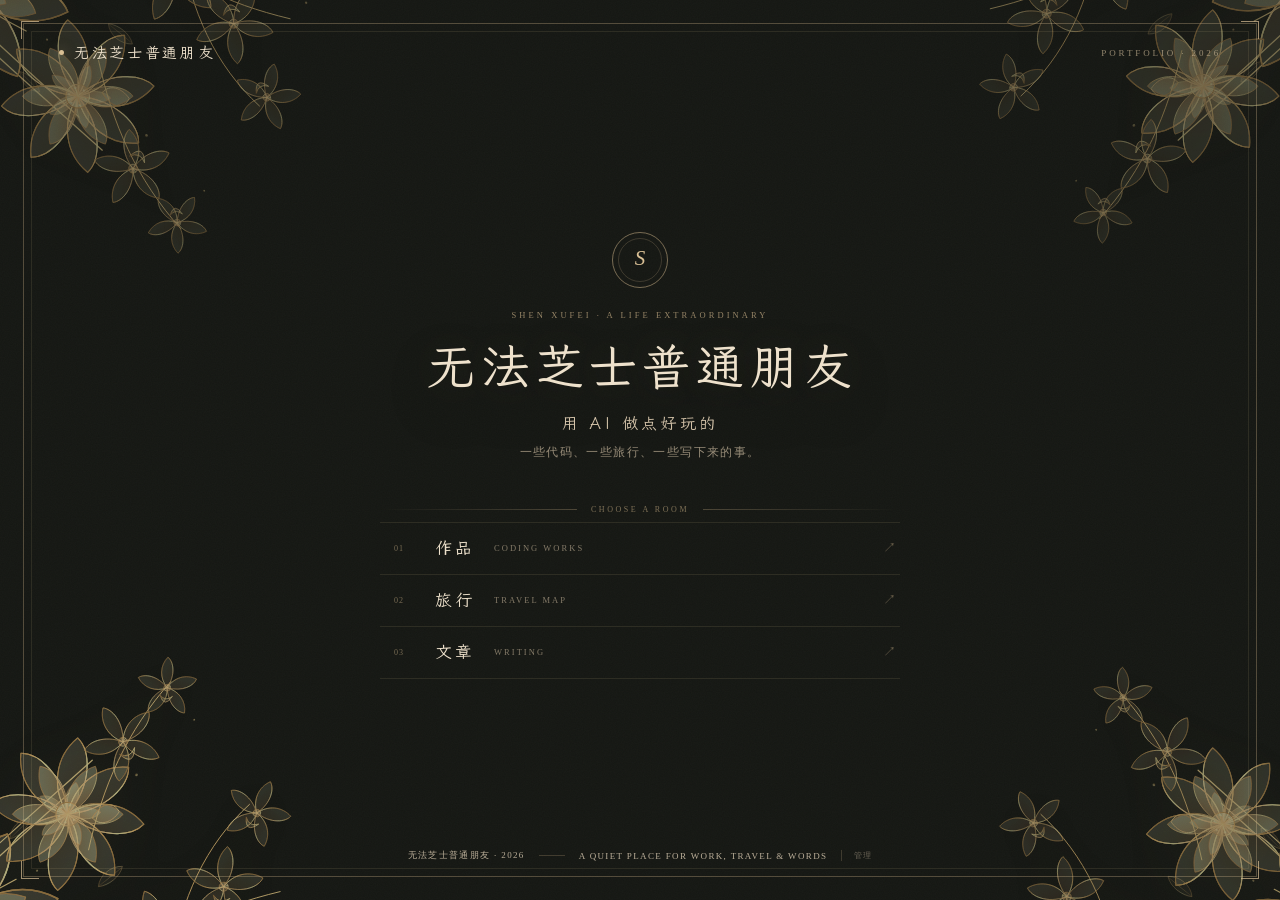
==== commit e1c56ad2: "Fix single-letter layout and long profile names" ====
--- a/site/index.html
+++ b/site/index.html
@@ -7,7 +7,7 @@
   <meta name="description" content="沈旭斐的个人网站：作品、旅行地图和文章。">
   <link rel="stylesheet" href="css/base.css?v=20261022h">
   <link rel="stylesheet" href="css/fonts.css?v=20261022h">
-  <link rel="stylesheet" href="css/home.css?v=20261101c">
+  <link rel="stylesheet" href="css/home.css?v=20261101d">
 </head>
 <body class="home-page" data-page="home">
   <div class="home-bg" aria-hidden="true"></div>
@@ -75,6 +75,6 @@
   </footer>
 
   <script type="module" src="js/home.js?v=20261022h"></script>
-  <script type="module" src="js/profile.js?v=20261101a"></script>
+  <script type="module" src="js/profile.js?v=20261101b"></script>
 </body>
 </html>
--- a/site/css/home.css
+++ b/site/css/home.css
@@ -1,649 +1,669 @@
-:root {
-  --home-bg: #141612;
-  --home-bg-soft: #1b1d17;
-  --home-gold: #b89a6d;
-  --home-gold-light: #d9bf94;
-  --home-cream: #eee1cb;
-  --home-muted: #a1937d;
-  --home-line: rgba(203, 177, 135, 0.24);
-}
-
-html:has(body.home-page) {
-  background: var(--home-bg);
-}
-
-body.home-page {
-  display: flex;
-  flex-direction: column;
-  min-height: 100svh;
-  margin: 0;
-  overflow-x: hidden;
-  color: var(--home-cream);
-  background: var(--home-bg);
-  font-family: var(--serif);
-}
-
-body.home-page ::selection {
-  background: rgba(184, 154, 109, 0.32);
-  color: var(--home-cream);
-}
-
-.home-bg {
-  position: fixed;
-  inset: 0;
-  z-index: -4;
-  pointer-events: none;
-  background:
-    radial-gradient(ellipse 54% 44% at 50% 38%, rgba(118, 100, 70, 0.16), transparent 70%),
-    radial-gradient(ellipse 70% 55% at 50% 110%, rgba(79, 69, 49, 0.24), transparent 72%),
-    linear-gradient(180deg, #171914 0%, #11130f 58%, #0e100c 100%);
-}
-
-.home-bg::after {
-  content: "";
-  position: absolute;
-  inset: 0;
-  background: radial-gradient(ellipse 70% 60% at 50% 45%, transparent 40%, rgba(5, 6, 4, 0.5) 100%);
-}
-
-.home-grain {
-  position: fixed;
-  inset: 0;
-  z-index: 8;
-  pointer-events: none;
-  opacity: 0.055;
-  background-image: url("data:image/svg+xml,%3Csvg xmlns='http://www.w3.org/2000/svg' width='180' height='180'%3E%3Cfilter id='n'%3E%3CfeTurbulence type='fractalNoise' baseFrequency='.85' numOctaves='3' stitchTiles='stitch'/%3E%3C/filter%3E%3Crect width='100%25' height='100%25' filter='url(%23n)' opacity='.55'/%3E%3C/svg%3E");
-  background-size: 180px 180px;
-  mix-blend-mode: screen;
-}
-
-.home-frame {
-  position: fixed;
-  inset: clamp(14px, 1.8vw, 26px);
-  z-index: 7;
-  pointer-events: none;
-  border: 1px solid rgba(203, 177, 135, 0.34);
-}
-
-.home-frame::before {
-  content: "";
-  position: absolute;
-  inset: 7px;
-  border: 1px solid rgba(203, 177, 135, 0.13);
-}
-
-.home-frame::after {
-  content: "";
-  position: absolute;
-  inset: -3px;
-  background:
-    linear-gradient(var(--home-gold-light), var(--home-gold-light)) left 0 top 0 / 18px 1px no-repeat,
-    linear-gradient(var(--home-gold-light), var(--home-gold-light)) left 0 top 0 / 1px 18px no-repeat,
-    linear-gradient(var(--home-gold-light), var(--home-gold-light)) right 0 top 0 / 18px 1px no-repeat,
-    linear-gradient(var(--home-gold-light), var(--home-gold-light)) right 0 top 0 / 1px 18px no-repeat,
-    linear-gradient(var(--home-gold-light), var(--home-gold-light)) left 0 bottom 0 / 18px 1px no-repeat,
-    linear-gradient(var(--home-gold-light), var(--home-gold-light)) left 0 bottom 0 / 1px 18px no-repeat,
-    linear-gradient(var(--home-gold-light), var(--home-gold-light)) right 0 bottom 0 / 18px 1px no-repeat,
-    linear-gradient(var(--home-gold-light), var(--home-gold-light)) right 0 bottom 0 / 1px 18px no-repeat;
-  opacity: 0.7;
-}
-
-/* ------------------------------------------------------------------ florals */
-
-.cover-corner {
-  position: fixed;
-  z-index: 0;
-  width: clamp(310px, 48vw, 680px);
-  aspect-ratio: 1;
-  pointer-events: none;
-  opacity: 0;
-  will-change: translate;
-  animation: cornerIn 2.6s cubic-bezier(0.2, 0.7, 0.2, 1) forwards;
-  animation-delay: 0.15s;
-}
-
-.cover-corner img {
-  width: 100%;
-  height: 100%;
-  object-fit: contain;
-  filter: sepia(0.2) saturate(1.3) brightness(1.16) drop-shadow(0 0 30px rgba(184, 154, 109, 0.11));
-  animation: cornerFloat 18s ease-in-out infinite alternate;
-  opacity: var(--corner-opacity, 0.5);
-}
-
-.cover-corner--tl {
-  left: clamp(-190px, -17vw, -90px);
-  top: clamp(-210px, -20vw, -100px);
-  --corner-opacity: 0.46;
-}
-
-.cover-corner--tl img {
-  transform: scaleY(-1);
-  animation-delay: -4s;
-}
-
-.cover-corner--tr {
-  right: clamp(-190px, -17vw, -90px);
-  top: clamp(-220px, -21vw, -110px);
-  --corner-opacity: 0.41;
-  animation-delay: 0.35s;
-}
-
-.cover-corner--tr img {
-  transform: scale(-1, -1);
-  animation-delay: -9s;
-}
-
-.cover-corner--bl {
-  left: clamp(-200px, -19vw, -100px);
-  bottom: clamp(-220px, -22vw, -110px);
-  --corner-opacity: 0.66;
-  animation-delay: 0.25s;
-}
-
-.cover-corner--bl img {
-  animation-delay: -13s;
-}
-
-.cover-corner--br {
-  right: clamp(-210px, -20vw, -100px);
-  bottom: clamp(-230px, -23vw, -120px);
-  --corner-opacity: 0.56;
-  animation-delay: 0.45s;
-}
-
-.cover-corner--br img {
-  transform: scaleX(-1);
-  animation-delay: -2s;
-}
-
-@keyframes cornerIn {
-  from {
-    opacity: 0;
-    scale: 0.965;
-  }
-  to {
-    opacity: 1;
-    scale: 1;
-  }
-}
-
-@keyframes cornerFloat {
-  from {
-    translate: 0 0;
-    rotate: 0deg;
-  }
-  to {
-    translate: 0 -14px;
-    rotate: 0.7deg;
-  }
-}
-
-/* --------------------------------------------------------------------- nav */
-
-.home-nav {
-  position: relative;
-  z-index: 10;
-  display: flex;
-  align-items: center;
-  justify-content: space-between;
-  gap: 24px;
-  padding: clamp(26px, 3.4vw, 44px) clamp(28px, 4.6vw, 64px) 0;
-}
-
-.home-brand {
-  display: inline-flex;
-  align-items: center;
-  gap: 10px;
-  color: var(--home-cream);
-  font-family: "WenKai", var(--serif);
-  font-size: 15px;
-  letter-spacing: 0.18em;
-}
-
-.home-brand-dot {
-  width: 5px;
-  height: 5px;
-  border-radius: 50%;
-  background: var(--home-gold-light);
-  box-shadow: 0 0 12px rgba(217, 191, 148, 0.55);
-}
-
-.home-year {
-  color: rgba(207, 186, 152, 0.68);
-  font-family: Georgia, "Times New Roman", serif;
-  font-size: 9px;
-  letter-spacing: 0.32em;
-}
-
-/* ------------------------------------------------------------------- cover */
-
-.home-cover {
-  position: relative;
-  z-index: 2;
-  display: grid;
-  flex: 1;
-  place-items: center;
-  padding: clamp(34px, 5vh, 62px) 24px clamp(18px, 3vh, 34px);
-}
-
-.home-center {
-  width: min(520px, 100%);
-  text-align: center;
-}
-
-.home-monogram {
-  position: relative;
-  display: grid;
-  place-items: center;
-  width: 56px;
-  height: 56px;
-  margin: 0 auto 22px;
-  border: 1px solid rgba(203, 177, 135, 0.55);
-  border-radius: 50%;
-  color: var(--home-gold-light);
-  font-family: Georgia, "Times New Roman", serif;
-  font-size: 21px;
-  font-style: italic;
-  opacity: 0;
-  animation: softUp 1.3s 0.2s cubic-bezier(0.2, 0.7, 0.2, 1) forwards;
-}
-
-.home-monogram::before {
-  content: "";
-  position: absolute;
-  inset: 5px;
-  border: 1px solid rgba(203, 177, 135, 0.22);
-  border-radius: 50%;
-}
-
-.home-monogram span {
-  translate: 0 -1px;
-}
-
-.home-kicker {
-  margin: 0 0 22px;
-  color: rgba(203, 177, 135, 0.7);
-  font-family: Georgia, "Times New Roman", serif;
-  font-size: 8.5px;
-  letter-spacing: 0.36em;
-  opacity: 0;
-  animation: softUp 1.3s 0.34s cubic-bezier(0.2, 0.7, 0.2, 1) forwards;
-}
-
-.home-name {
-  margin: 0;
-  color: var(--home-cream);
-  font-family: "WenKai", "Songti SC", "Noto Serif SC", Georgia, serif;
-  font-size: clamp(72px, 9.4vw, 124px);
-  font-weight: 400;
-  line-height: 1.06;
-  letter-spacing: 0.14em;
-  text-indent: 0.14em;
-  text-shadow:
-    0 0 40px rgba(206, 174, 120, 0.1),
-    0 18px 50px rgba(0, 0, 0, 0.4);
-  opacity: 0;
-  animation: nameIn 1.8s 0.42s cubic-bezier(0.16, 0.7, 0.2, 1) forwards;
-}
-
-@keyframes nameIn {
-  from {
-    opacity: 0;
-    filter: blur(8px);
-    letter-spacing: 0.22em;
-    transform: translateY(14px);
-  }
-  to {
-    opacity: 1;
-    filter: blur(0);
-    letter-spacing: 0.14em;
-    transform: translateY(0);
-  }
-}
-
-.home-tagline {
-  margin: 20px 0 0;
-  color: #d3c2a8;
-  font-family: "WenKai", var(--serif);
-  font-size: clamp(13px, 1.3vw, 16px);
-  letter-spacing: 0.2em;
-  opacity: 0;
-  animation: softUp 1.3s 0.72s cubic-bezier(0.2, 0.7, 0.2, 1) forwards;
-}
-
-.home-line {
-  margin: 12px 0 0;
-  color: rgba(204, 187, 160, 0.7);
-  font-family: var(--serif);
-  font-size: 11.5px;
-  letter-spacing: 0.12em;
-  opacity: 0;
-  animation: softUp 1.3s 0.84s cubic-bezier(0.2, 0.7, 0.2, 1) forwards;
-}
-
-@keyframes softUp {
-  from {
-    opacity: 0;
-    transform: translateY(12px);
-  }
-  to {
-    opacity: 1;
-    transform: translateY(0);
-  }
-}
-
-/* ------------------------------------------------------------------- index */
-
-.home-index-label {
-  display: flex;
-  align-items: center;
-  gap: 14px;
-  margin: clamp(34px, 5vh, 52px) 0 0;
-  color: rgba(203, 177, 135, 0.58);
-  font-family: Georgia, "Times New Roman", serif;
-  font-size: 8px;
-  letter-spacing: 0.32em;
-  opacity: 0;
-  animation: softUp 1.2s 1s cubic-bezier(0.2, 0.7, 0.2, 1) forwards;
-}
-
-.home-index-label::before,
-.home-index-label::after {
-  content: "";
-  flex: 1;
-  height: 1px;
-  background: linear-gradient(90deg, transparent, rgba(203, 177, 135, 0.3));
-}
-
-.home-index-label::after {
-  background: linear-gradient(90deg, rgba(203, 177, 135, 0.3), transparent);
-}
-
-.home-index {
-  margin-top: 8px;
-  border-top: 1px solid rgba(203, 177, 135, 0.13);
-  opacity: 0;
-  animation: softUp 1.4s 1.1s cubic-bezier(0.2, 0.7, 0.2, 1) forwards;
-}
-
-.home-index a {
-  position: relative;
-  display: grid;
-  grid-template-columns: 34px 58px minmax(0, 1fr) 18px;
-  gap: 10px;
-  align-items: center;
-  min-height: 52px;
-  padding: 0 4px 0 2px;
-  border-bottom: 1px solid rgba(203, 177, 135, 0.13);
-  transition:
-    background 0.45s ease,
-    padding 0.45s ease;
-}
-
-.home-index a::before {
-  content: "";
-  position: absolute;
-  left: 0;
-  top: 50%;
-  width: 0;
-  height: 1px;
-  background: rgba(217, 191, 148, 0.6);
-  transition: width 0.45s ease;
-}
-
-.home-index a:hover,
-.home-index a:focus-visible {
-  padding-left: 14px;
-  background: linear-gradient(90deg, rgba(184, 154, 109, 0.05), transparent 70%);
-  outline: none;
-}
-
-.home-index a:hover::before,
-.home-index a:focus-visible::before {
-  width: 8px;
-}
-
-.index-num {
-  color: rgba(203, 177, 135, 0.55);
-  font-family: Georgia, "Times New Roman", serif;
-  font-size: 8px;
-  letter-spacing: 0.12em;
-}
-
-.index-cn {
-  color: var(--home-cream);
-  font-family: "WenKai", var(--serif);
-  font-size: 17px;
-  letter-spacing: 0.16em;
-  transition: color 0.35s ease;
-}
-
-.index-en {
-  justify-self: start;
-  color: rgba(198, 181, 154, 0.62);
-  font-family: Georgia, "Times New Roman", serif;
-  font-size: 8.5px;
-  letter-spacing: 0.24em;
-  transition: color 0.35s ease;
-}
-
-.index-arrow {
-  justify-self: end;
-  color: rgba(203, 177, 135, 0.45);
-  font-family: Georgia, serif;
-  font-size: 13px;
-  transition:
-    transform 0.35s ease,
-    color 0.35s ease;
-}
-
-.home-index a:hover .index-cn,
-.home-index a:focus-visible .index-cn {
-  color: var(--home-gold-light);
-}
-
-.home-index a:hover .index-en,
-.home-index a:focus-visible .index-en {
-  color: rgba(217, 191, 148, 0.8);
-}
-
-.home-index a:hover .index-arrow,
-.home-index a:focus-visible .index-arrow {
-  color: var(--home-gold-light);
-  transform: translate(2px, -2px);
-}
-
-/* ------------------------------------------------------------------ footer */
-
-.home-footer {
-  position: relative;
-  z-index: 3;
-  display: flex;
-  align-items: center;
-  justify-content: center;
-  gap: 14px;
-  padding: 18px clamp(28px, 4.6vw, 64px) clamp(22px, 3.2vw, 38px);
-  color: rgba(228, 211, 185, 0.8);
-  font-family: Georgia, "Times New Roman", serif;
-  font-size: 9px;
-  letter-spacing: 0.15em;
-  opacity: 0;
-  animation: softUp 1.2s 1.35s ease forwards;
-}
-
-.home-footer-line {
-  width: 26px;
-  height: 1px;
-  background: rgba(203, 177, 135, 0.24);
-}
-
-.home-admin-entry {
-  color: rgba(220, 202, 174, 0.42);
-  font-family: Georgia, "Times New Roman", serif;
-  font-size: 8px;
-  letter-spacing: 0.12em;
-  border-left: 1px solid rgba(203, 177, 135, 0.22);
-  padding-left: 12px;
-  transition: color 0.3s ease;
-}
-
-.home-admin-entry:hover {
-  color: var(--home-gold-light);
-}
-
-/* ------------------------------------------------------------------ mobile */
-
-@media (max-width: 900px) {
-  .cover-corner {
-    width: clamp(260px, 76vw, 390px);
-  }
-
-  .cover-corner--tl {
-    left: -140px;
-    top: -150px;
-    --corner-opacity: 0.25;
-  }
-
-  .cover-corner--tr {
-    right: -150px;
-    top: -160px;
-    --corner-opacity: 0.2;
-  }
-
-  .cover-corner--bl {
-    left: -160px;
-    bottom: -170px;
-    --corner-opacity: 0.38;
-  }
-
-  .cover-corner--br {
-    right: -170px;
-    bottom: -180px;
-    --corner-opacity: 0.3;
-  }
-
-  .home-nav {
-    padding-top: 24px;
-  }
-
-  .home-cover {
-    padding-top: 24px;
-  }
-
-  .home-kicker {
-    letter-spacing: 0.28em;
-  }
-
-  .home-name {
-    font-size: clamp(62px, 18vw, 88px);
-    letter-spacing: 0.1em;
-    text-indent: 0.1em;
-  }
-
-  @keyframes nameIn {
-    from {
-      opacity: 0;
-      filter: blur(6px);
-      letter-spacing: 0.17em;
-      transform: translateY(12px);
-    }
-    to {
-      opacity: 1;
-      filter: blur(0);
-      letter-spacing: 0.1em;
-      transform: translateY(0);
-    }
-  }
-
-  .home-tagline {
-    font-size: 12.5px;
-    letter-spacing: 0.16em;
-  }
-
-  .home-line {
-    font-size: 10.5px;
-    letter-spacing: 0.08em;
-  }
-
-  .home-index a {
-    grid-template-columns: 30px 54px minmax(0, 1fr) 16px;
-    min-height: 52px;
-  }
-
-  .index-en {
-    font-size: 8px;
-    letter-spacing: 0.18em;
-  }
-
-  .home-footer {
-    flex-wrap: wrap;
-    gap: 8px 12px;
-    font-size: 8px;
-    letter-spacing: 0.14em;
-  }
-
-  .home-footer > span:last-of-type {
-    flex-basis: 100%;
-    text-align: center;
-  }
-
-  .home-admin-entry {
-    border-left: 0;
-    padding-left: 0;
-    font-size: 7.5px;
-  }
-
-  .home-footer-line {
-    display: none;
-  }
-}
-
-@media (max-height: 720px) and (min-width: 901px) {
-  .home-cover {
-    padding-top: 20px;
-    padding-bottom: 10px;
-  }
-
-  .home-monogram {
-    width: 48px;
-    height: 48px;
-    margin-bottom: 16px;
-  }
-
-  .home-kicker {
-    margin-bottom: 14px;
-  }
-
-  .home-tagline {
-    margin-top: 14px;
-  }
-
-  .home-index-label {
-    margin-top: 26px;
-  }
-
-  .home-index a {
-    min-height: 46px;
-  }
-}
-
-@media (prefers-reduced-motion: reduce) {
-  .cover-corner,
-  .cover-corner img,
-  .home-monogram,
-  .home-kicker,
-  .home-name,
-  .home-tagline,
-  .home-line,
-  .home-index-label,
-  .home-index,
-  .home-footer {
-    animation: none !important;
-    opacity: 1;
-  }
-
-  .cover-corner img {
-    animation: none !important;
-  }
-}
+:root {
+  --home-bg: #141612;
+  --home-bg-soft: #1b1d17;
+  --home-gold: #b89a6d;
+  --home-gold-light: #d9bf94;
+  --home-cream: #eee1cb;
+  --home-muted: #a1937d;
+  --home-line: rgba(203, 177, 135, 0.24);
+}
+
+html:has(body.home-page) {
+  background: var(--home-bg);
+}
+
+body.home-page {
+  display: flex;
+  flex-direction: column;
+  min-height: 100svh;
+  margin: 0;
+  overflow-x: hidden;
+  color: var(--home-cream);
+  background: var(--home-bg);
+  font-family: var(--serif);
+}
+
+body.home-page ::selection {
+  background: rgba(184, 154, 109, 0.32);
+  color: var(--home-cream);
+}
+
+.home-bg {
+  position: fixed;
+  inset: 0;
+  z-index: -4;
+  pointer-events: none;
+  background:
+    radial-gradient(ellipse 54% 44% at 50% 38%, rgba(118, 100, 70, 0.16), transparent 70%),
+    radial-gradient(ellipse 70% 55% at 50% 110%, rgba(79, 69, 49, 0.24), transparent 72%),
+    linear-gradient(180deg, #171914 0%, #11130f 58%, #0e100c 100%);
+}
+
+.home-bg::after {
+  content: "";
+  position: absolute;
+  inset: 0;
+  background: radial-gradient(ellipse 70% 60% at 50% 45%, transparent 40%, rgba(5, 6, 4, 0.5) 100%);
+}
+
+.home-grain {
+  position: fixed;
+  inset: 0;
+  z-index: 8;
+  pointer-events: none;
+  opacity: 0.055;
+  background-image: url("data:image/svg+xml,%3Csvg xmlns='http://www.w3.org/2000/svg' width='180' height='180'%3E%3Cfilter id='n'%3E%3CfeTurbulence type='fractalNoise' baseFrequency='.85' numOctaves='3' stitchTiles='stitch'/%3E%3C/filter%3E%3Crect width='100%25' height='100%25' filter='url(%23n)' opacity='.55'/%3E%3C/svg%3E");
+  background-size: 180px 180px;
+  mix-blend-mode: screen;
+}
+
+.home-frame {
+  position: fixed;
+  inset: clamp(14px, 1.8vw, 26px);
+  z-index: 7;
+  pointer-events: none;
+  border: 1px solid rgba(203, 177, 135, 0.34);
+}
+
+.home-frame::before {
+  content: "";
+  position: absolute;
+  inset: 7px;
+  border: 1px solid rgba(203, 177, 135, 0.13);
+}
+
+.home-frame::after {
+  content: "";
+  position: absolute;
+  inset: -3px;
+  background:
+    linear-gradient(var(--home-gold-light), var(--home-gold-light)) left 0 top 0 / 18px 1px no-repeat,
+    linear-gradient(var(--home-gold-light), var(--home-gold-light)) left 0 top 0 / 1px 18px no-repeat,
+    linear-gradient(var(--home-gold-light), var(--home-gold-light)) right 0 top 0 / 18px 1px no-repeat,
+    linear-gradient(var(--home-gold-light), var(--home-gold-light)) right 0 top 0 / 1px 18px no-repeat,
+    linear-gradient(var(--home-gold-light), var(--home-gold-light)) left 0 bottom 0 / 18px 1px no-repeat,
+    linear-gradient(var(--home-gold-light), var(--home-gold-light)) left 0 bottom 0 / 1px 18px no-repeat,
+    linear-gradient(var(--home-gold-light), var(--home-gold-light)) right 0 bottom 0 / 18px 1px no-repeat,
+    linear-gradient(var(--home-gold-light), var(--home-gold-light)) right 0 bottom 0 / 1px 18px no-repeat;
+  opacity: 0.7;
+}
+
+/* ------------------------------------------------------------------ florals */
+
+.cover-corner {
+  position: fixed;
+  z-index: 0;
+  width: clamp(310px, 48vw, 680px);
+  aspect-ratio: 1;
+  pointer-events: none;
+  opacity: 0;
+  will-change: translate;
+  animation: cornerIn 2.6s cubic-bezier(0.2, 0.7, 0.2, 1) forwards;
+  animation-delay: 0.15s;
+}
+
+.cover-corner img {
+  width: 100%;
+  height: 100%;
+  object-fit: contain;
+  filter: sepia(0.2) saturate(1.3) brightness(1.16) drop-shadow(0 0 30px rgba(184, 154, 109, 0.11));
+  animation: cornerFloat 18s ease-in-out infinite alternate;
+  opacity: var(--corner-opacity, 0.5);
+}
+
+.cover-corner--tl {
+  left: clamp(-190px, -17vw, -90px);
+  top: clamp(-210px, -20vw, -100px);
+  --corner-opacity: 0.46;
+}
+
+.cover-corner--tl img {
+  transform: scaleY(-1);
+  animation-delay: -4s;
+}
+
+.cover-corner--tr {
+  right: clamp(-190px, -17vw, -90px);
+  top: clamp(-220px, -21vw, -110px);
+  --corner-opacity: 0.41;
+  animation-delay: 0.35s;
+}
+
+.cover-corner--tr img {
+  transform: scale(-1, -1);
+  animation-delay: -9s;
+}
+
+.cover-corner--bl {
+  left: clamp(-200px, -19vw, -100px);
+  bottom: clamp(-220px, -22vw, -110px);
+  --corner-opacity: 0.66;
+  animation-delay: 0.25s;
+}
+
+.cover-corner--bl img {
+  animation-delay: -13s;
+}
+
+.cover-corner--br {
+  right: clamp(-210px, -20vw, -100px);
+  bottom: clamp(-230px, -23vw, -120px);
+  --corner-opacity: 0.56;
+  animation-delay: 0.45s;
+}
+
+.cover-corner--br img {
+  transform: scaleX(-1);
+  animation-delay: -2s;
+}
+
+@keyframes cornerIn {
+  from {
+    opacity: 0;
+    scale: 0.965;
+  }
+  to {
+    opacity: 1;
+    scale: 1;
+  }
+}
+
+@keyframes cornerFloat {
+  from {
+    translate: 0 0;
+    rotate: 0deg;
+  }
+  to {
+    translate: 0 -14px;
+    rotate: 0.7deg;
+  }
+}
+
+/* --------------------------------------------------------------------- nav */
+
+.home-nav {
+  position: relative;
+  z-index: 10;
+  display: flex;
+  align-items: center;
+  justify-content: space-between;
+  gap: 24px;
+  padding: clamp(26px, 3.4vw, 44px) clamp(28px, 4.6vw, 64px) 0;
+}
+
+.home-brand {
+  display: inline-flex;
+  align-items: center;
+  gap: 10px;
+  color: var(--home-cream);
+  font-family: "WenKai", var(--serif);
+  font-size: 15px;
+  letter-spacing: 0.18em;
+}
+
+.home-brand-dot {
+  width: 5px;
+  height: 5px;
+  border-radius: 50%;
+  background: var(--home-gold-light);
+  box-shadow: 0 0 12px rgba(217, 191, 148, 0.55);
+}
+
+.home-year {
+  color: rgba(207, 186, 152, 0.68);
+  font-family: Georgia, "Times New Roman", serif;
+  font-size: 9px;
+  letter-spacing: 0.32em;
+}
+
+/* ------------------------------------------------------------------- cover */
+
+.home-cover {
+  position: relative;
+  z-index: 2;
+  display: grid;
+  flex: 1;
+  place-items: center;
+  padding: clamp(34px, 5vh, 62px) 24px clamp(18px, 3vh, 34px);
+}
+
+.home-center {
+  width: min(520px, 100%);
+  text-align: center;
+}
+
+.home-monogram {
+  position: relative;
+  display: grid;
+  place-items: center;
+  width: 56px;
+  height: 56px;
+  margin: 0 auto 22px;
+  border: 1px solid rgba(203, 177, 135, 0.55);
+  border-radius: 50%;
+  color: var(--home-gold-light);
+  font-family: Georgia, "Times New Roman", serif;
+  font-size: 21px;
+  font-style: italic;
+  opacity: 0;
+  animation: softUp 1.3s 0.2s cubic-bezier(0.2, 0.7, 0.2, 1) forwards;
+}
+
+.home-monogram::before {
+  content: "";
+  position: absolute;
+  inset: 5px;
+  border: 1px solid rgba(203, 177, 135, 0.22);
+  border-radius: 50%;
+}
+
+.home-monogram span {
+  translate: 0 -1px;
+}
+
+.home-kicker {
+  margin: 0 0 22px;
+  color: rgba(203, 177, 135, 0.7);
+  font-family: Georgia, "Times New Roman", serif;
+  font-size: 8.5px;
+  letter-spacing: 0.36em;
+  opacity: 0;
+  animation: softUp 1.3s 0.34s cubic-bezier(0.2, 0.7, 0.2, 1) forwards;
+}
+
+.home-name {
+  margin: 0;
+  color: var(--home-cream);
+  font-family: "WenKai", "Songti SC", "Noto Serif SC", Georgia, serif;
+  font-size: clamp(72px, 9.4vw, 124px);
+  font-weight: 400;
+  line-height: 1.06;
+  letter-spacing: 0.14em;
+  text-indent: 0.14em;
+  text-shadow:
+    0 0 40px rgba(206, 174, 120, 0.1),
+    0 18px 50px rgba(0, 0, 0, 0.4);
+  opacity: 0;
+  animation: nameIn 1.8s 0.42s cubic-bezier(0.16, 0.7, 0.2, 1) forwards;
+}
+
+@keyframes nameIn {
+  from {
+    opacity: 0;
+    filter: blur(8px);
+    letter-spacing: 0.22em;
+    transform: translateY(14px);
+  }
+  to {
+    opacity: 1;
+    filter: blur(0);
+    letter-spacing: 0.14em;
+    transform: translateY(0);
+  }
+}
+
+.home-tagline {
+  margin: 20px 0 0;
+  color: #d3c2a8;
+  font-family: "WenKai", var(--serif);
+  font-size: clamp(13px, 1.3vw, 16px);
+  letter-spacing: 0.2em;
+  opacity: 0;
+  animation: softUp 1.3s 0.72s cubic-bezier(0.2, 0.7, 0.2, 1) forwards;
+}
+
+.home-line {
+  margin: 12px 0 0;
+  color: rgba(204, 187, 160, 0.7);
+  font-family: var(--serif);
+  font-size: 11.5px;
+  letter-spacing: 0.12em;
+  opacity: 0;
+  animation: softUp 1.3s 0.84s cubic-bezier(0.2, 0.7, 0.2, 1) forwards;
+}
+
+@keyframes softUp {
+  from {
+    opacity: 0;
+    transform: translateY(12px);
+  }
+  to {
+    opacity: 1;
+    transform: translateY(0);
+  }
+}
+
+/* ------------------------------------------------------------------- index */
+
+.home-index-label {
+  display: flex;
+  align-items: center;
+  gap: 14px;
+  margin: clamp(34px, 5vh, 52px) 0 0;
+  color: rgba(203, 177, 135, 0.58);
+  font-family: Georgia, "Times New Roman", serif;
+  font-size: 8px;
+  letter-spacing: 0.32em;
+  opacity: 0;
+  animation: softUp 1.2s 1s cubic-bezier(0.2, 0.7, 0.2, 1) forwards;
+}
+
+.home-index-label::before,
+.home-index-label::after {
+  content: "";
+  flex: 1;
+  height: 1px;
+  background: linear-gradient(90deg, transparent, rgba(203, 177, 135, 0.3));
+}
+
+.home-index-label::after {
+  background: linear-gradient(90deg, rgba(203, 177, 135, 0.3), transparent);
+}
+
+.home-index {
+  margin-top: 8px;
+  border-top: 1px solid rgba(203, 177, 135, 0.13);
+  opacity: 0;
+  animation: softUp 1.4s 1.1s cubic-bezier(0.2, 0.7, 0.2, 1) forwards;
+}
+
+.home-index a {
+  position: relative;
+  display: grid;
+  grid-template-columns: 34px 58px minmax(0, 1fr) 18px;
+  gap: 10px;
+  align-items: center;
+  min-height: 52px;
+  padding: 0 4px 0 2px;
+  border-bottom: 1px solid rgba(203, 177, 135, 0.13);
+  transition:
+    background 0.45s ease,
+    padding 0.45s ease;
+}
+
+.home-index a::before {
+  content: "";
+  position: absolute;
+  left: 0;
+  top: 50%;
+  width: 0;
+  height: 1px;
+  background: rgba(217, 191, 148, 0.6);
+  transition: width 0.45s ease;
+}
+
+.home-index a:hover,
+.home-index a:focus-visible {
+  padding-left: 14px;
+  background: linear-gradient(90deg, rgba(184, 154, 109, 0.05), transparent 70%);
+  outline: none;
+}
+
+.home-index a:hover::before,
+.home-index a:focus-visible::before {
+  width: 8px;
+}
+
+.index-num {
+  color: rgba(203, 177, 135, 0.55);
+  font-family: Georgia, "Times New Roman", serif;
+  font-size: 8px;
+  letter-spacing: 0.12em;
+}
+
+.index-cn {
+  color: var(--home-cream);
+  font-family: "WenKai", var(--serif);
+  font-size: 17px;
+  letter-spacing: 0.16em;
+  transition: color 0.35s ease;
+}
+
+.index-en {
+  justify-self: start;
+  color: rgba(198, 181, 154, 0.62);
+  font-family: Georgia, "Times New Roman", serif;
+  font-size: 8.5px;
+  letter-spacing: 0.24em;
+  transition: color 0.35s ease;
+}
+
+.index-arrow {
+  justify-self: end;
+  color: rgba(203, 177, 135, 0.45);
+  font-family: Georgia, serif;
+  font-size: 13px;
+  transition:
+    transform 0.35s ease,
+    color 0.35s ease;
+}
+
+.home-index a:hover .index-cn,
+.home-index a:focus-visible .index-cn {
+  color: var(--home-gold-light);
+}
+
+.home-index a:hover .index-en,
+.home-index a:focus-visible .index-en {
+  color: rgba(217, 191, 148, 0.8);
+}
+
+.home-index a:hover .index-arrow,
+.home-index a:focus-visible .index-arrow {
+  color: var(--home-gold-light);
+  transform: translate(2px, -2px);
+}
+
+/* ------------------------------------------------------------------ footer */
+
+.home-footer {
+  position: relative;
+  z-index: 3;
+  display: flex;
+  align-items: center;
+  justify-content: center;
+  gap: 14px;
+  padding: 18px clamp(28px, 4.6vw, 64px) clamp(22px, 3.2vw, 38px);
+  color: rgba(228, 211, 185, 0.8);
+  font-family: Georgia, "Times New Roman", serif;
+  font-size: 9px;
+  letter-spacing: 0.15em;
+  opacity: 0;
+  animation: softUp 1.2s 1.35s ease forwards;
+}
+
+.home-footer-line {
+  width: 26px;
+  height: 1px;
+  background: rgba(203, 177, 135, 0.24);
+}
+
+.home-admin-entry {
+  color: rgba(220, 202, 174, 0.42);
+  font-family: Georgia, "Times New Roman", serif;
+  font-size: 8px;
+  letter-spacing: 0.12em;
+  border-left: 1px solid rgba(203, 177, 135, 0.22);
+  padding-left: 12px;
+  transition: color 0.3s ease;
+}
+
+.home-admin-entry:hover {
+  color: var(--home-gold-light);
+}
+
+/* ------------------------------------------------------------------ mobile */
+
+@media (max-width: 900px) {
+  .cover-corner {
+    width: clamp(260px, 76vw, 390px);
+  }
+
+  .cover-corner--tl {
+    left: -140px;
+    top: -150px;
+    --corner-opacity: 0.25;
+  }
+
+  .cover-corner--tr {
+    right: -150px;
+    top: -160px;
+    --corner-opacity: 0.2;
+  }
+
+  .cover-corner--bl {
+    left: -160px;
+    bottom: -170px;
+    --corner-opacity: 0.38;
+  }
+
+  .cover-corner--br {
+    right: -170px;
+    bottom: -180px;
+    --corner-opacity: 0.3;
+  }
+
+  .home-nav {
+    padding-top: 24px;
+  }
+
+  .home-cover {
+    padding-top: 24px;
+  }
+
+  .home-kicker {
+    letter-spacing: 0.28em;
+  }
+
+  .home-name {
+    font-size: clamp(62px, 18vw, 88px);
+    letter-spacing: 0.1em;
+    text-indent: 0.1em;
+  }
+
+  @keyframes nameIn {
+    from {
+      opacity: 0;
+      filter: blur(6px);
+      letter-spacing: 0.17em;
+      transform: translateY(12px);
+    }
+    to {
+      opacity: 1;
+      filter: blur(0);
+      letter-spacing: 0.1em;
+      transform: translateY(0);
+    }
+  }
+
+  .home-tagline {
+    font-size: 12.5px;
+    letter-spacing: 0.16em;
+  }
+
+  .home-line {
+    font-size: 10.5px;
+    letter-spacing: 0.08em;
+  }
+
+  .home-index a {
+    grid-template-columns: 30px 54px minmax(0, 1fr) 16px;
+    min-height: 52px;
+  }
+
+  .index-en {
+    font-size: 8px;
+    letter-spacing: 0.18em;
+  }
+
+  .home-footer {
+    flex-wrap: wrap;
+    gap: 8px 12px;
+    font-size: 8px;
+    letter-spacing: 0.14em;
+  }
+
+  .home-footer > span:last-of-type {
+    flex-basis: 100%;
+    text-align: center;
+  }
+
+  .home-admin-entry {
+    border-left: 0;
+    padding-left: 0;
+    font-size: 7.5px;
+  }
+
+  .home-footer-line {
+    display: none;
+  }
+}
+
+@media (max-height: 720px) and (min-width: 901px) {
+  .home-cover {
+    padding-top: 20px;
+    padding-bottom: 10px;
+  }
+
+  .home-monogram {
+    width: 48px;
+    height: 48px;
+    margin-bottom: 16px;
+  }
+
+  .home-kicker {
+    margin-bottom: 14px;
+  }
+
+  .home-tagline {
+    margin-top: 14px;
+  }
+
+  .home-index-label {
+    margin-top: 26px;
+  }
+
+  .home-index a {
+    min-height: 46px;
+  }
+}
+
+@media (prefers-reduced-motion: reduce) {
+  .cover-corner,
+  .cover-corner img,
+  .home-monogram,
+  .home-kicker,
+  .home-name,
+  .home-tagline,
+  .home-line,
+  .home-index-label,
+  .home-index,
+  .home-footer {
+    animation: none !important;
+    opacity: 1;
+  }
+
+  .cover-corner img {
+    animation: none !important;
+  }
+}
+
+/* Longer profile names: keep the cover on one screen without shrinking short names. */
+body.home-page.has-long-name .home-name {
+  font-size: clamp(42px, 4.8vw, 64px);
+  letter-spacing: 0.12em !important;
+  text-indent: 0.12em;
+}
+
+body.home-page.has-very-long-name .home-name {
+  font-size: clamp(32px, 3.8vw, 54px);
+  letter-spacing: 0.1em !important;
+  text-indent: 0.1em;
+}
+
+body.home-page.has-extra-long-name .home-name {
+  font-size: clamp(30px, 3.2vw, 46px);
+  letter-spacing: 0.06em !important;
+  text-indent: 0.06em;
+}
+
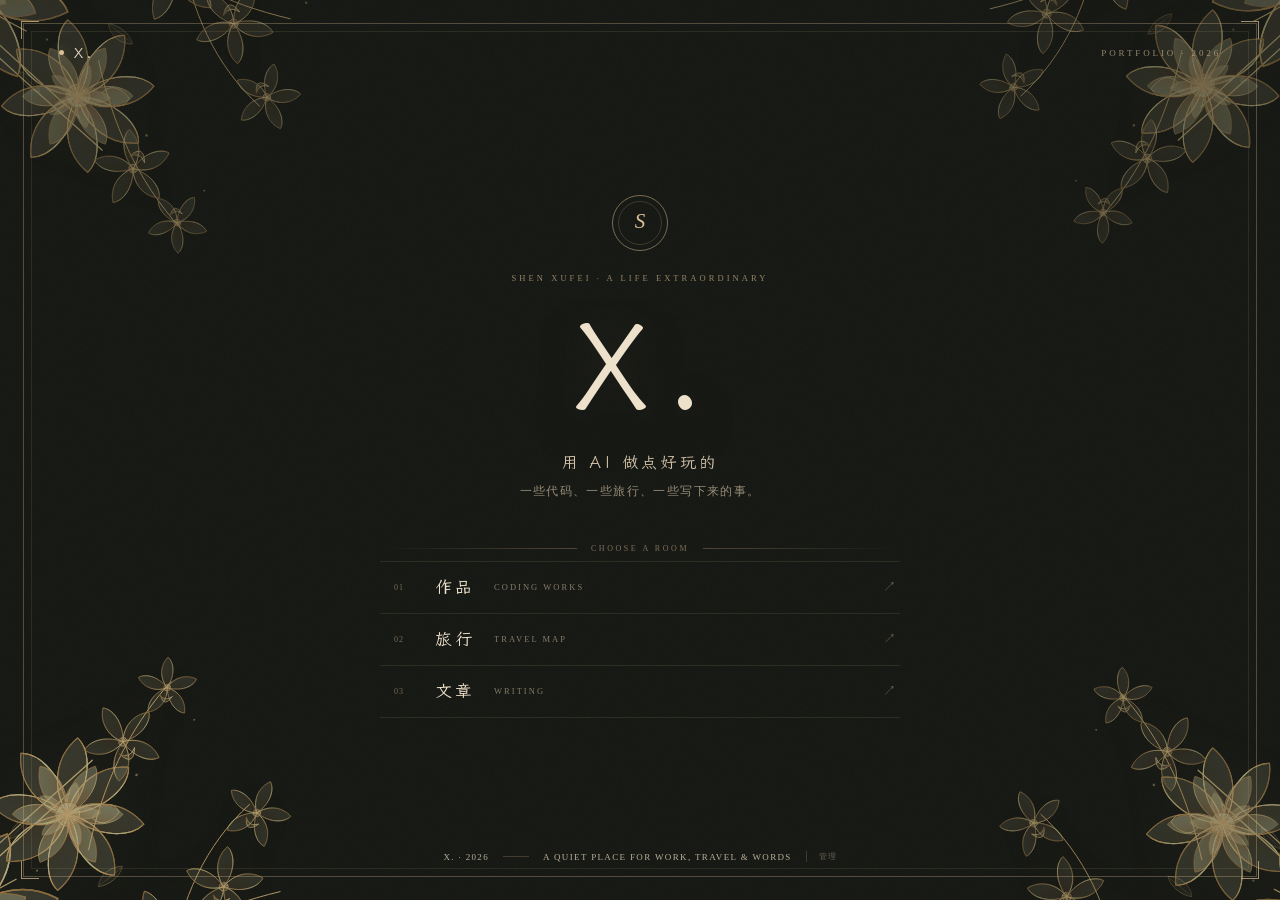
==== commit 34218423: "feat: add works editor to content admin" ====
--- a/site/index.html
+++ b/site/index.html
@@ -75,6 +75,6 @@
   </footer>
 
   <script type="module" src="js/home.js?v=20261022h"></script>
-  <script type="module" src="js/profile.js?v=20261101b"></script>
+  <script type="module" src="js/profile.js?v=20261103a"></script>
 </body>
 </html>
